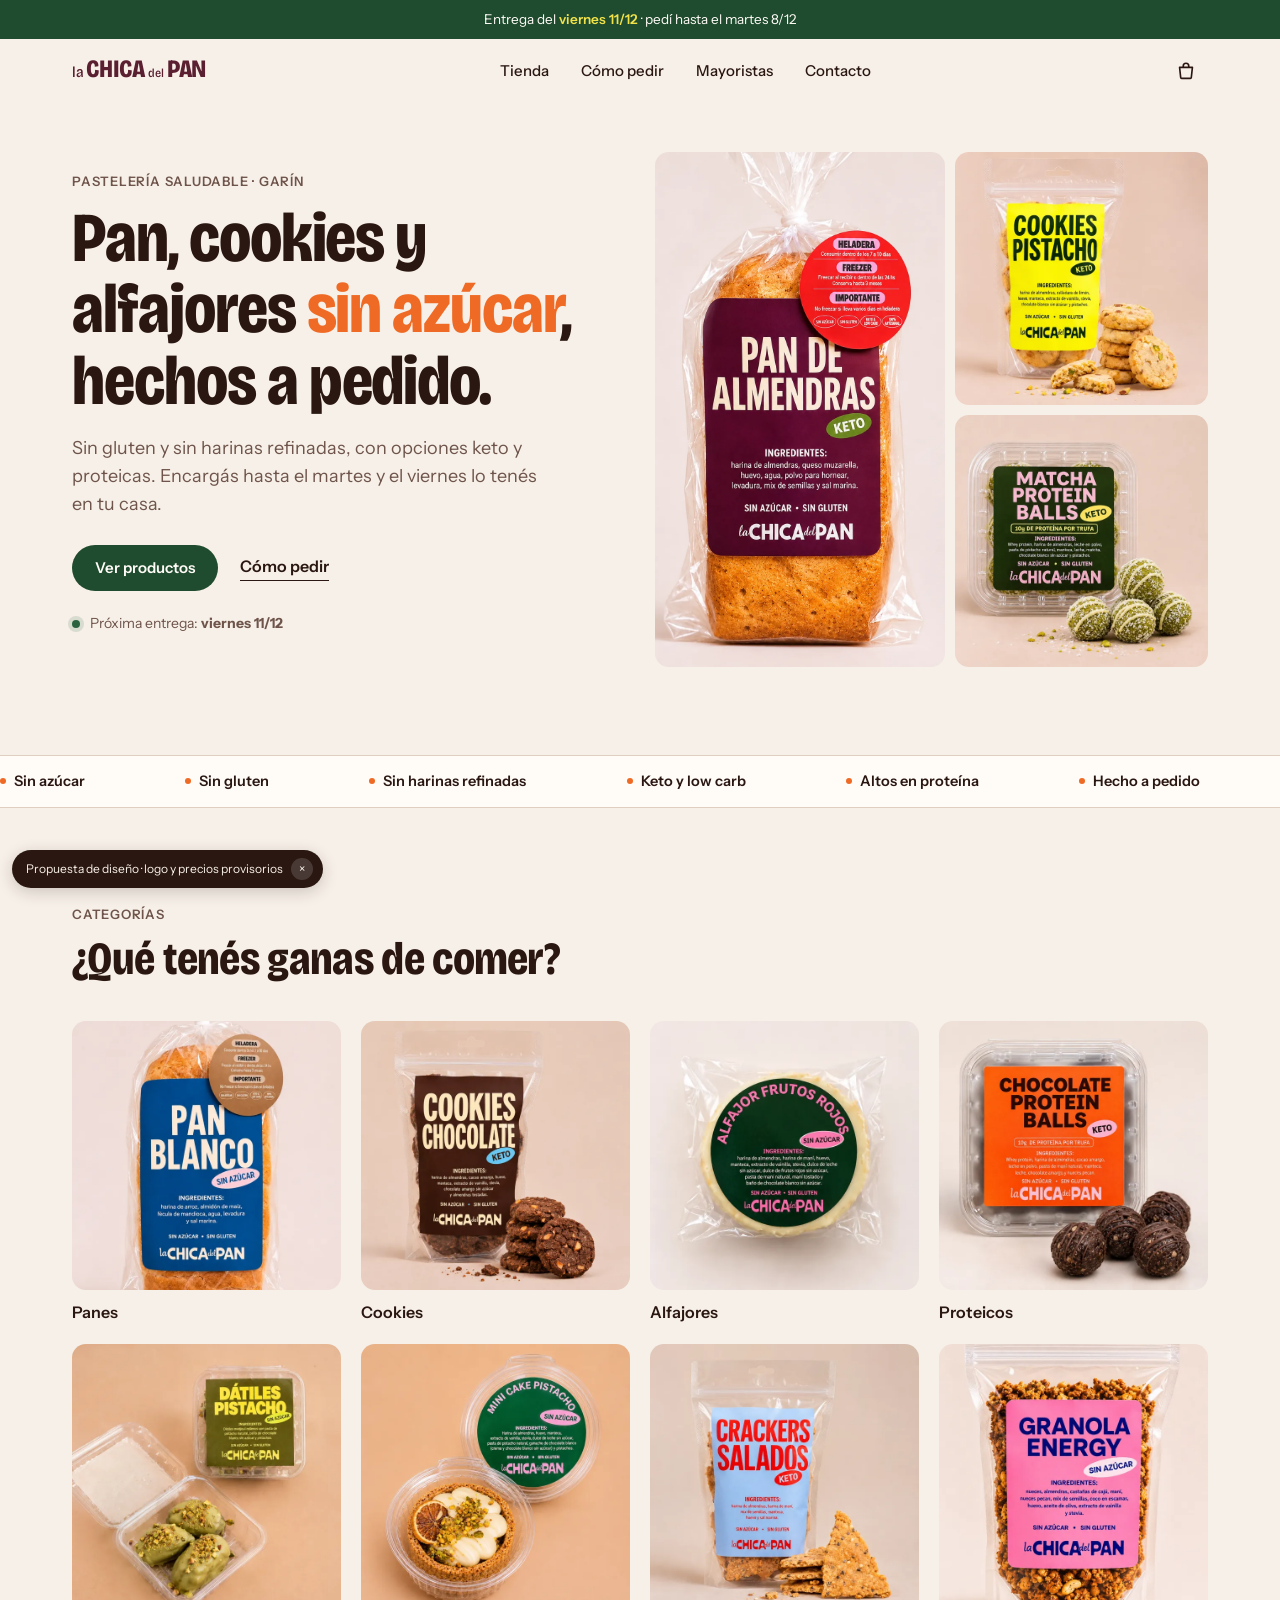
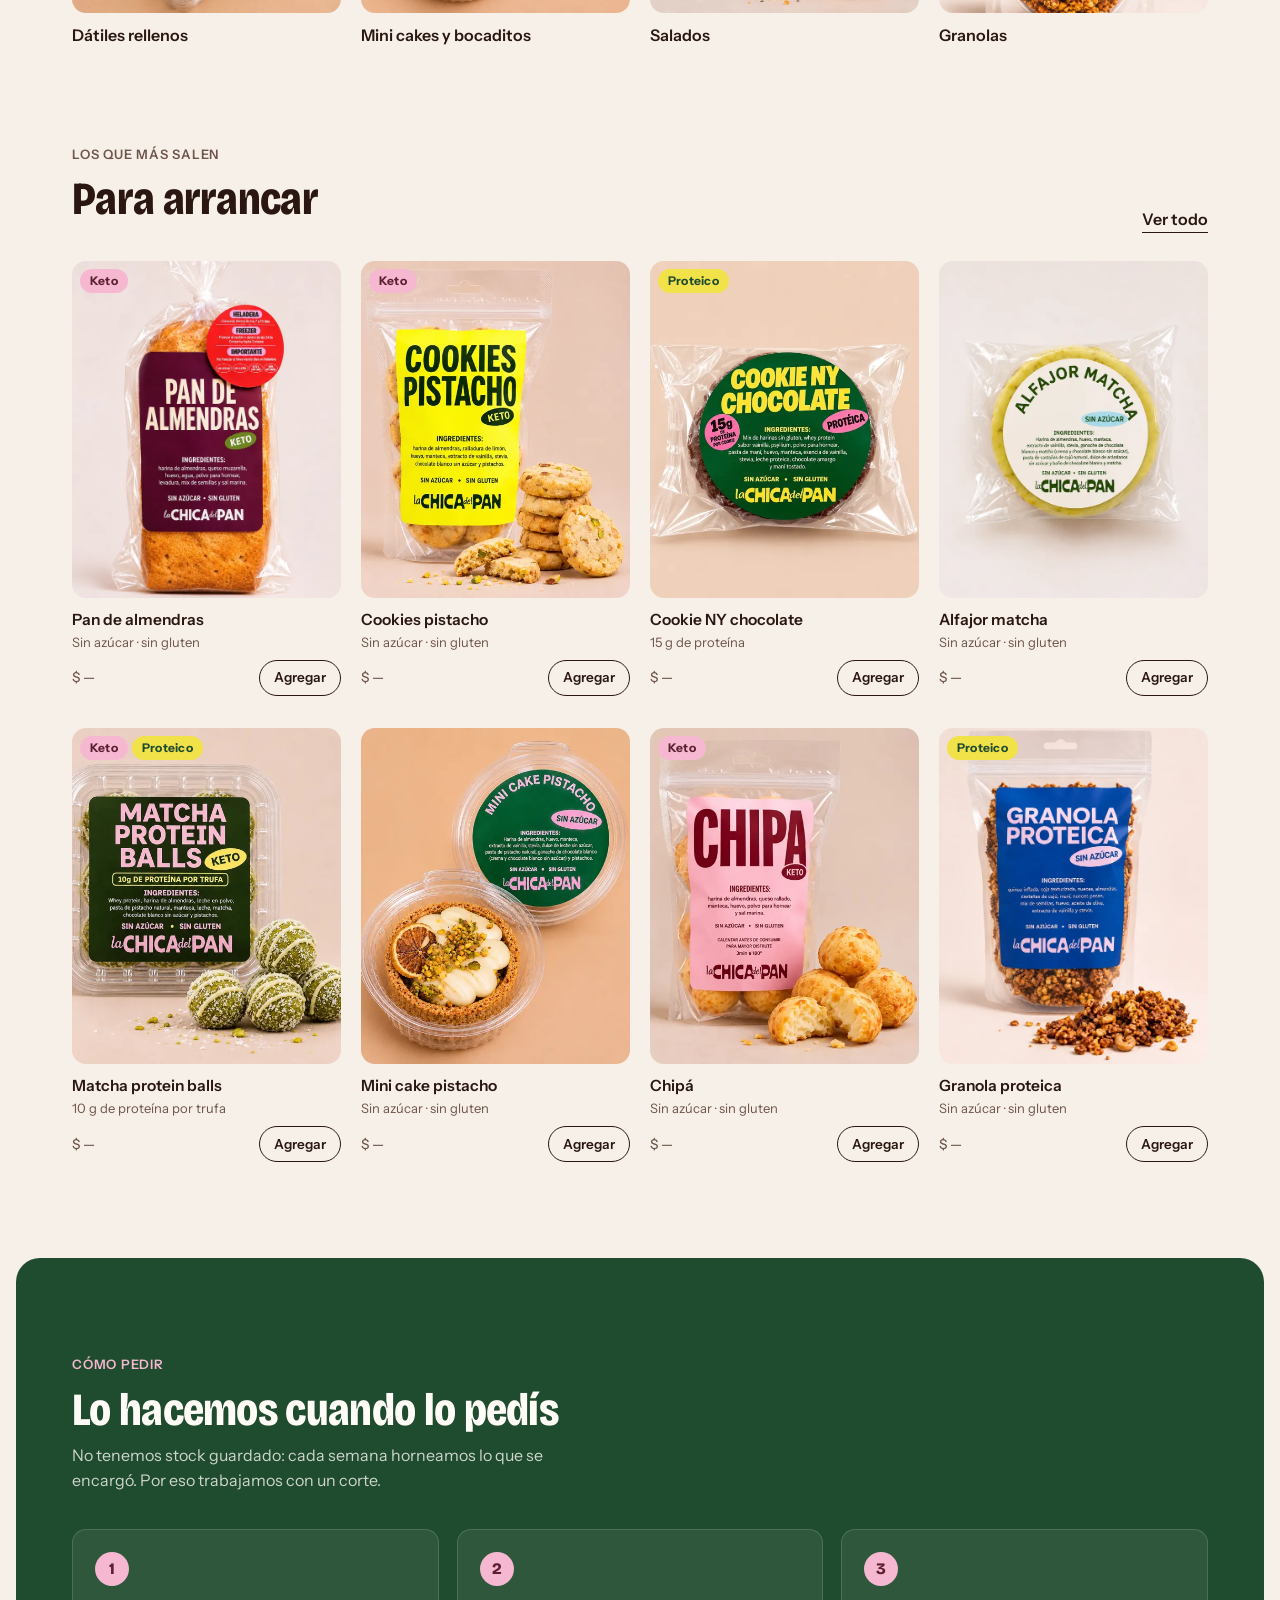
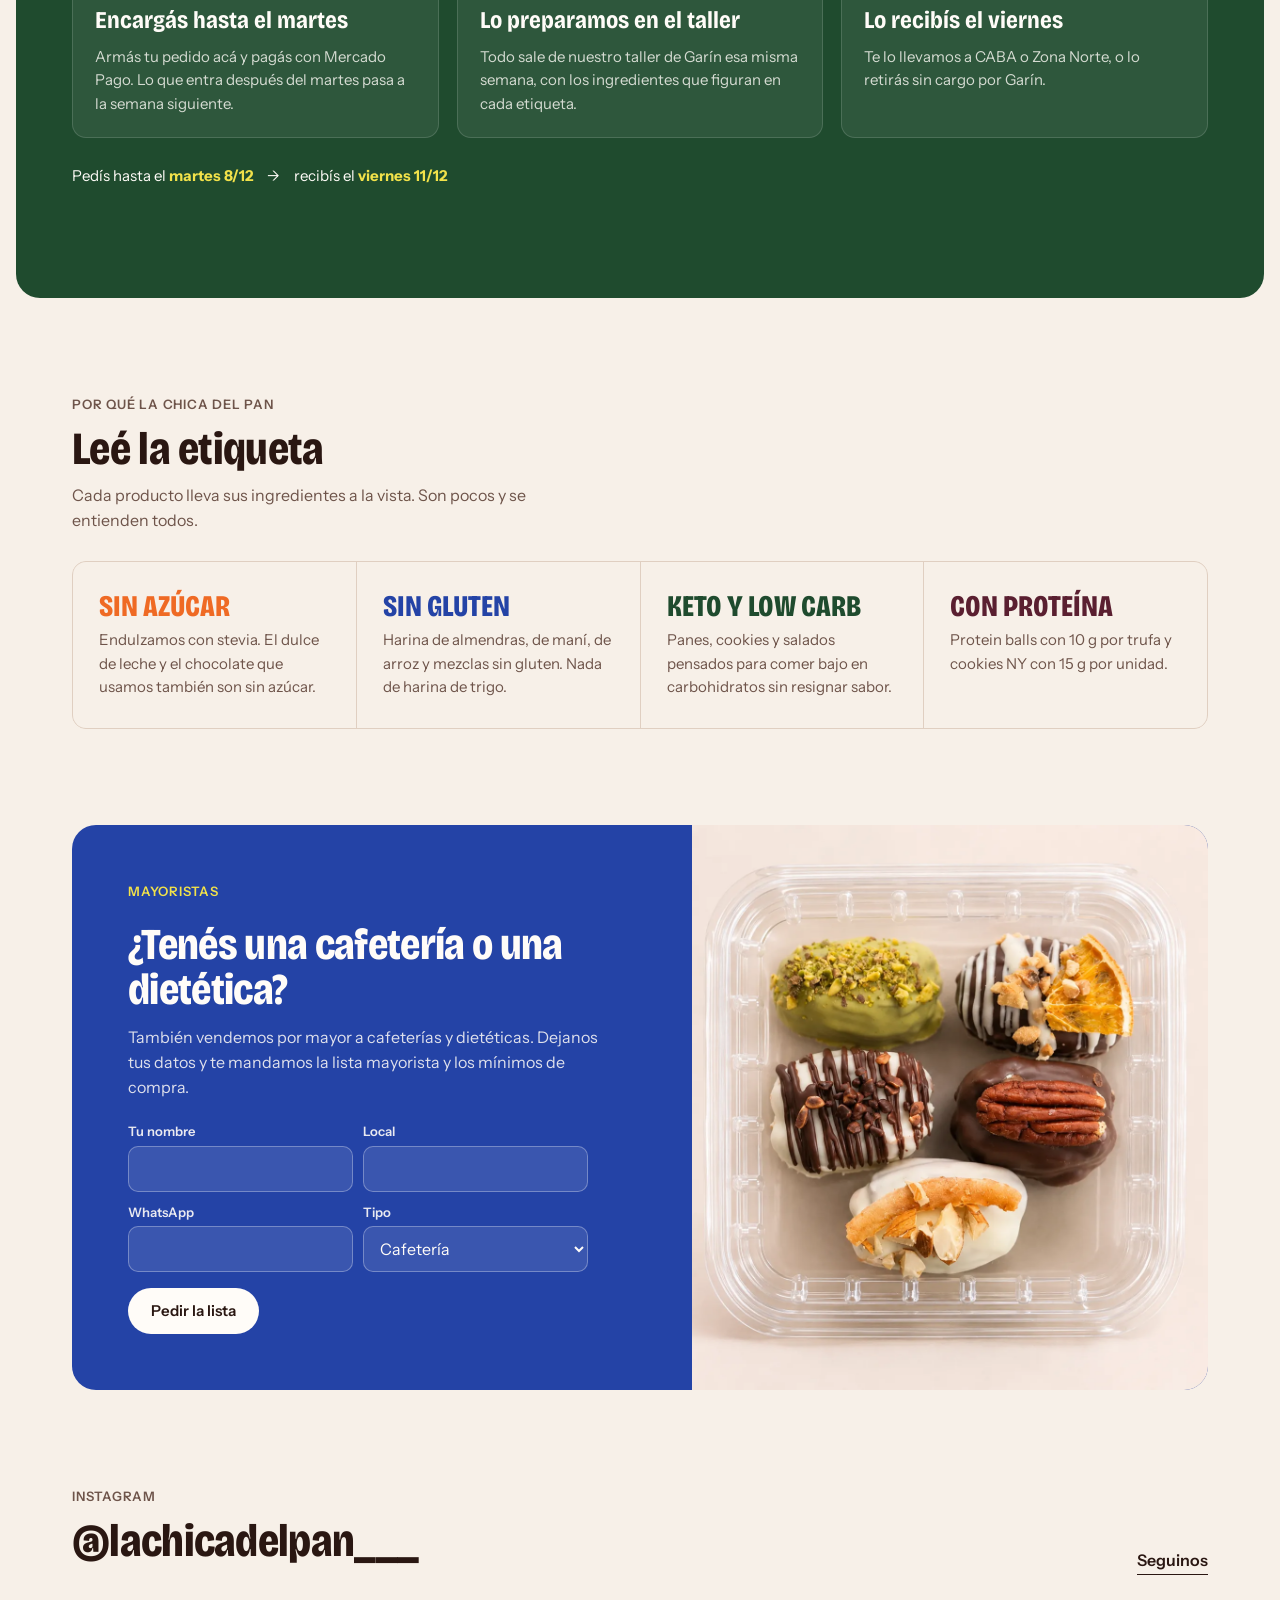
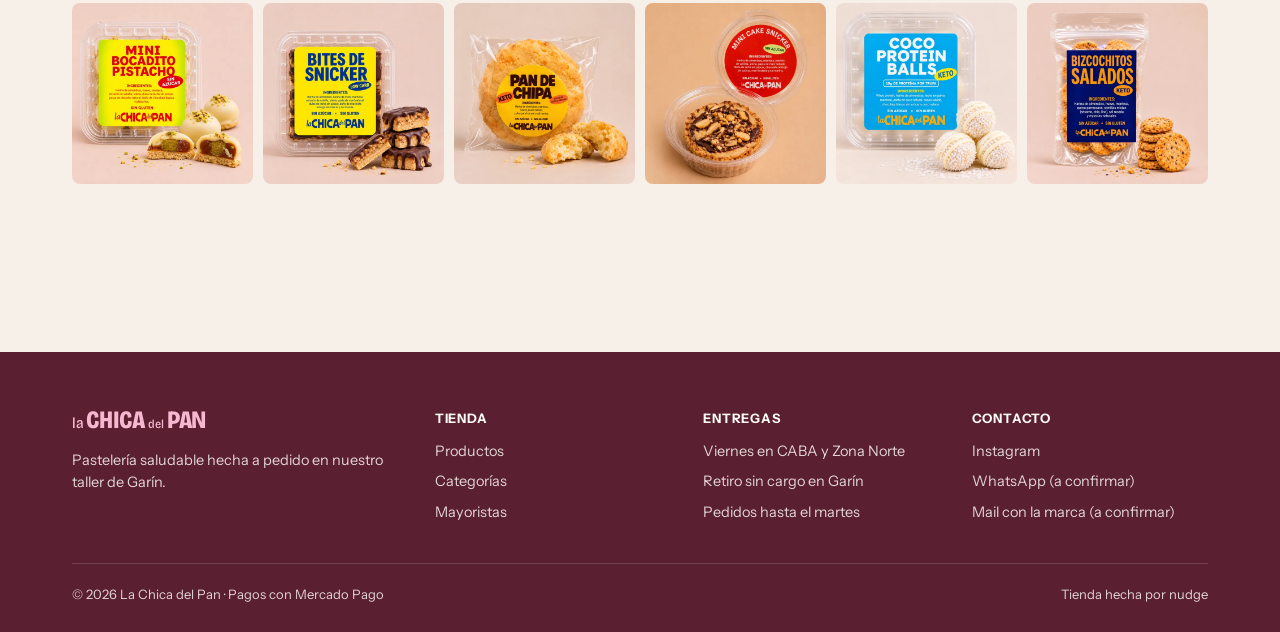
==== index.html @ 7ad3b1ed "Vista previa: propuesta visual v1 Co-Authored-By: Claude Opus 5.5 <noreply@anthropic.com> Claude-Ses" ====
<!doctype html>
<html lang="es-AR">
<head>
<meta charset="utf-8">
<meta name="viewport" content="width=device-width, initial-scale=1, viewport-fit=cover">
<title>La Chica del Pan · Pastelería saludable hecha a pedido</title>
<meta name="description" content="Panes, cookies, alfajores y bocaditos sin azúcar y sin gluten, hechos a pedido en Garín. Envíos los viernes a CABA y Zona Norte.">
<meta name="robots" content="noindex, nofollow">
<link rel="icon" href="data:image/svg+xml,%3Csvg xmlns=%27http://www.w3.org/2000/svg%27 viewBox=%270 0 64 64%27%3E%3Crect width=%2764%27 height=%2764%27 rx=%2714%27 fill=%27%235A1F30%27/%3E%3Ctext x=%2732%27 y=%2744%27 font-family=%27Arial%27 font-weight=%27900%27 font-size=%2730%27 text-anchor=%27middle%27 fill=%27%23F5B8D0%27%3ECP%3C/text%3E%3C/svg%3E">
<meta name="theme-color" content="#F7F0E8">
<link rel="preconnect" href="https://fonts.googleapis.com">
<link rel="preconnect" href="https://fonts.gstatic.com" crossorigin>
<link href="https://fonts.googleapis.com/css2?family=Bricolage+Grotesque:opsz,wdth,wght@12..96,75..100,400..800&family=Instrument+Sans:wght@400..700&display=swap" rel="stylesheet">
<link rel="stylesheet" href="assets/css/style.css">
<link rel="preload" as="image" href="assets/img/pan-de-almendras-1200.webp">
</head>
<body>

<div class="cutoff-bar">Entrega del <strong data-friday>viernes</strong> · pedí hasta el <span data-cutoff>martes</span></div>

<header class="site-header">
  <div class="wrap header-row">
    <button class="icon-btn menu-toggle" type="button" data-open="menu" aria-controls="menu" aria-expanded="false" aria-label="Abrir menú">
      <svg viewBox="0 0 24 24" fill="none" stroke="currentColor" stroke-width="1.8" stroke-linecap="round"><path d="M4 7h16M4 12h16M4 17h10"/></svg>
    </button>
    <a class="logo" href="index.html" aria-label="La Chica del Pan, inicio"><span class="sm">la</span><span class="big">CHICA</span><span class="sm del">del</span><span class="big">PAN</span></a>
    <nav class="nav-main" aria-label="Principal">
      <a href="#tienda">Tienda</a>
      <a href="#como-pedir">Cómo pedir</a>
      <a href="#mayoristas">Mayoristas</a>
      <a href="#contacto">Contacto</a>
    </nav>
    <div class="header-actions">
      <button class="icon-btn" type="button" data-open="cart" aria-controls="cart" aria-expanded="false" aria-label="Ver carrito">
        <svg viewBox="0 0 24 24" fill="none" stroke="currentColor" stroke-width="1.8" stroke-linejoin="round"><path d="M5 8h14l-1.2 11.1a1 1 0 0 1-1 .9H7.2a1 1 0 0 1-1-.9L5 8z"/><path d="M9 8V6.5a3 3 0 0 1 6 0V8"/></svg>
        <span class="cart-count" aria-live="polite">0</span>
      </button>
    </div>
  </div>
</header>

<div class="drawer-backdrop"></div>
<aside class="drawer drawer-left" id="menu" aria-label="Menú" aria-hidden="true" inert>
  <div class="drawer-head">
    <a class="logo" href="index.html"><span class="sm">la</span><span class="big">CHICA</span><span class="sm del">del</span><span class="big">PAN</span></a>
    <button class="icon-btn" type="button" data-close aria-label="Cerrar menú"><svg viewBox="0 0 24 24" fill="none" stroke="currentColor" stroke-width="1.8" stroke-linecap="round"><path d="M6 6l12 12M18 6L6 18"/></svg></button>
  </div>
  <nav class="mobile-nav" aria-label="Menú celular">
    <a href="#tienda">Tienda</a>
    <a href="#categorias">Categorías</a>
    <a href="#como-pedir">Cómo pedir</a>
    <a href="#mayoristas">Mayoristas</a>
    <a href="#contacto">Contacto</a>
  </nav>
  <div class="mobile-nav-foot">Hacemos todo a pedido en Garín. Entregas los viernes en CABA y Zona Norte.</div>
</aside>
<aside class="drawer drawer-right" id="cart" aria-label="Carrito" aria-hidden="true" inert>
  <div class="drawer-head">
    <h2 class="display">Tu pedido</h2>
    <button class="icon-btn" type="button" data-close aria-label="Cerrar carrito"><svg viewBox="0 0 24 24" fill="none" stroke="currentColor" stroke-width="1.8" stroke-linecap="round"><path d="M6 6l12 12M18 6L6 18"/></svg></button>
  </div>
  <p class="cart-empty">Todavía no agregaste nada.</p>
  <ul class="cart-items"></ul>
  <div class="cart-foot" hidden>
    <div class="cart-row"><span>Total</span><span class="cart-total-qty"></span></div>
    <button class="btn btn-primary" type="button" disabled title="En la demo de WooCommerce">Elegir entrega y pagar</button>
    <p>Entrega el <span data-friday>viernes</span> o retiro en Garín. Pagás con Mercado Pago.</p>
  </div>
</aside>

<main>
  <section class="hero">
    <div class="wrap hero-grid">
      <div>
        <p class="eyebrow">Pastelería saludable · Garín</p>
        <h1 class="display">Pan, cookies y alfajores <em>sin azúcar</em>, hechos a pedido.</h1>
        <p class="hero-lede">Sin gluten y sin harinas refinadas, con opciones keto y proteicas. Encargás hasta el martes y el viernes lo tenés en tu casa.</p>
        <div class="hero-ctas">
          <a class="btn btn-primary" href="#tienda">Ver productos</a>
          <a class="link-arrow" href="#como-pedir">Cómo pedir</a>
        </div>
        <p class="hero-note"><span class="dot"></span><span>Próxima entrega: <strong data-friday>viernes</strong></span></p>
      </div>
      <div class="hero-media">
        <figure><img src="assets/img/pan-de-almendras-1200.webp" alt="Pan de almendras keto en su bolsa con etiqueta bordó" width="1086" height="1448" fetchpriority="high"></figure>
        <figure><img src="assets/img/cookies-pistacho-640.webp" alt="Cookies de pistacho apiladas junto a su bolsa" width="640" height="640"></figure>
        <figure><img src="assets/img/matcha-protein-balls-640.webp" alt="Matcha protein balls fuera de su caja" width="640" height="640"></figure>
      </div>
    </div>
  </section>

  <div class="attrs" aria-label="Lo que no lleva">
    <ul class="wrap">
      <li>Sin azúcar</li><li>Sin gluten</li><li>Sin harinas refinadas</li><li>Keto y low carb</li><li>Altos en proteína</li><li>Hecho a pedido</li>
    </ul>
  </div>

  <section class="section" id="categorias">
    <div class="wrap">
      <div class="section-head">
        <div>
          <p class="eyebrow">Categorías</p>
          <h2 class="display section-title">¿Qué tenés ganas de comer?</h2>
        </div>
      </div>
      <div class="cat-grid">
        <a class="cat-card" href="#tienda"><figure><img src="assets/img/pan-blanco-640.webp" alt="" loading="lazy" width="640" height="853"></figure><span>Panes</span></a>
        <a class="cat-card" href="#tienda"><figure><img src="assets/img/cookies-chocolate-640.webp" alt="" loading="lazy" width="640" height="640"></figure><span>Cookies</span></a>
        <a class="cat-card" href="#tienda"><figure><img src="assets/img/alfajor-frutos-rojos-640.webp" alt="" loading="lazy" width="640" height="853"></figure><span>Alfajores</span></a>
        <a class="cat-card" href="#tienda"><figure><img src="assets/img/chocolate-protein-balls-640.webp" alt="" loading="lazy" width="640" height="640"></figure><span>Proteicos</span></a>
        <a class="cat-card" href="#tienda"><figure><img src="assets/img/datiles-pistacho-640.webp" alt="" loading="lazy" width="640" height="640"></figure><span>Dátiles rellenos</span></a>
        <a class="cat-card" href="#tienda"><figure><img src="assets/img/mini-cake-pistacho-640.webp" alt="" loading="lazy" width="640" height="640"></figure><span>Mini cakes y bocaditos</span></a>
        <a class="cat-card" href="#tienda"><figure><img src="assets/img/crackers-salados-640.webp" alt="" loading="lazy" width="640" height="640"></figure><span>Salados</span></a>
        <a class="cat-card" href="#tienda"><figure><img src="assets/img/granola-energy-640.webp" alt="" loading="lazy" width="640" height="853"></figure><span>Granolas</span></a>
      </div>
    </div>
  </section>

  <section class="section" id="tienda" style="padding-top:0">
    <div class="wrap">
      <div class="section-head">
        <div>
          <p class="eyebrow">Los que más salen</p>
          <h2 class="display section-title">Para arrancar</h2>
        </div>
        <a class="link-arrow" href="#tienda">Ver todo</a>
      </div>
      <div class="prod-grid" data-products="pan-de-almendras,cookies-pistacho,cookie-ny-chocolate,alfajor-matcha,matcha-protein-balls,mini-cake-pistacho,chipa,granola-proteica"></div>
    </div>
  </section>

  <section class="section how" id="como-pedir">
    <div class="wrap">
      <p class="eyebrow">Cómo pedir</p>
      <h2 class="display section-title">Lo hacemos cuando lo pedís</h2>
      <p class="section-lede">No tenemos stock guardado: cada semana horneamos lo que se encargó. Por eso trabajamos con un corte.</p>
      <ol class="steps">
        <li><h3>Encargás hasta el martes</h3><p>Armás tu pedido acá y pagás con Mercado Pago. Lo que entra después del martes pasa a la semana siguiente.</p></li>
        <li><h3>Lo preparamos en el taller</h3><p>Todo sale de nuestro taller de Garín esa misma semana, con los ingredientes que figuran en cada etiqueta.</p></li>
        <li><h3>Lo recibís el viernes</h3><p>Te lo llevamos a CABA o Zona Norte, o lo retirás sin cargo por Garín.</p></li>
      </ol>
      <p class="next-date"><span>Pedís hasta el <strong data-cutoff>martes</strong></span><span aria-hidden="true">→</span><span>recibís el <strong data-friday>viernes</strong></span></p>
    </div>
  </section>

  <section class="section">
    <div class="wrap">
      <div class="section-head">
        <div>
          <p class="eyebrow">Por qué La Chica del Pan</p>
          <h2 class="display section-title">Leé la etiqueta</h2>
          <p class="section-lede">Cada producto lleva sus ingredientes a la vista. Son pocos y se entienden todos.</p>
        </div>
      </div>
      <div class="benefits">
        <div class="benefit"><div class="label-type">Sin azúcar</div><p>Endulzamos con stevia. El dulce de leche y el chocolate que usamos también son sin azúcar.</p></div>
        <div class="benefit"><div class="label-type">Sin gluten</div><p>Harina de almendras, de maní, de arroz y mezclas sin gluten. Nada de harina de trigo.</p></div>
        <div class="benefit"><div class="label-type">Keto y low carb</div><p>Panes, cookies y salados pensados para comer bajo en carbohidratos sin resignar sabor.</p></div>
        <div class="benefit"><div class="label-type">Con proteína</div><p>Protein balls con 10 g por trufa y cookies NY con 15 g por unidad.</p></div>
      </div>
    </div>
  </section>

  <section class="section" id="mayoristas" style="padding-top:0">
    <div class="wrap">
      <div class="wholesale">
        <div class="wholesale-copy">
          <p class="eyebrow">Mayoristas</p>
          <h2 class="display">¿Tenés una cafetería o una dietética?</h2>
          <p>También vendemos por mayor a cafeterías y dietéticas. Dejanos tus datos y te mandamos la lista mayorista y los mínimos de compra.</p>
          <form class="ws-form" novalidate>
            <div class="two">
              <div class="field"><label for="ws-name">Tu nombre</label><input id="ws-name" name="nombre" autocomplete="name" required></div>
              <div class="field"><label for="ws-shop">Local</label><input id="ws-shop" name="local" required></div>
            </div>
            <div class="two">
              <div class="field"><label for="ws-phone">WhatsApp</label><input id="ws-phone" name="whatsapp" type="tel" inputmode="tel" autocomplete="tel" required></div>
              <div class="field"><label for="ws-type">Tipo</label><select id="ws-type" name="tipo"><option>Cafetería</option><option>Dietética</option><option>Otro</option></select></div>
            </div>
            <button class="btn btn-light" type="submit">Pedir la lista</button>
          </form>
          <p class="form-ok" role="status">Listo, te escribimos por WhatsApp con la lista. (En la propuesta el formulario no envía nada.)</p>
        </div>
        <div class="wholesale-media"><img src="assets/img/datiles-surtidos-1200.webp" alt="Caja de dátiles rellenos surtidos vista desde arriba" loading="lazy" width="1200" height="1200"></div>
      </div>
    </div>
  </section>

  <section class="section" style="padding-top:0">
    <div class="wrap">
      <div class="section-head">
        <div>
          <p class="eyebrow">Instagram</p>
          <h2 class="display section-title">@lachicadelpan___</h2>
        </div>
        <a class="link-arrow" href="https://www.instagram.com/lachicadelpan___/" target="_blank" rel="noopener">Seguinos</a>
      </div>
      <div class="ig-grid">
        <a href="https://www.instagram.com/lachicadelpan___/" target="_blank" rel="noopener" aria-label="Instagram"><img src="assets/img/mini-bocadito-pistacho-640.webp" alt="" loading="lazy" width="640" height="640"></a>
        <a href="https://www.instagram.com/lachicadelpan___/" target="_blank" rel="noopener" aria-label="Instagram"><img src="assets/img/bites-snicker-640.webp" alt="" loading="lazy" width="640" height="640"></a>
        <a href="https://www.instagram.com/lachicadelpan___/" target="_blank" rel="noopener" aria-label="Instagram"><img src="assets/img/pan-de-chipa-640.webp" alt="" loading="lazy" width="640" height="640"></a>
        <a href="https://www.instagram.com/lachicadelpan___/" target="_blank" rel="noopener" aria-label="Instagram"><img src="assets/img/mini-cake-snicker-640.webp" alt="" loading="lazy" width="640" height="640"></a>
        <a href="https://www.instagram.com/lachicadelpan___/" target="_blank" rel="noopener" aria-label="Instagram"><img src="assets/img/coco-protein-balls-640.webp" alt="" loading="lazy" width="640" height="640"></a>
        <a href="https://www.instagram.com/lachicadelpan___/" target="_blank" rel="noopener" aria-label="Instagram"><img src="assets/img/bizcochitos-salados-640.webp" alt="" loading="lazy" width="640" height="640"></a>
      </div>
    </div>
  </section>
</main>

<footer class="site-footer" id="contacto">
  <div class="wrap">
    <div class="foot-grid">
      <div>
        <a class="logo" href="index.html"><span class="sm">la</span><span class="big">CHICA</span><span class="sm del">del</span><span class="big">PAN</span></a>
        <p style="margin:14px 0 0;max-width:32ch">Pastelería saludable hecha a pedido en nuestro taller de Garín.</p>
      </div>
      <div>
        <h3>Tienda</h3>
        <ul><li><a href="#tienda">Productos</a></li><li><a href="#categorias">Categorías</a></li><li><a href="#mayoristas">Mayoristas</a></li></ul>
      </div>
      <div>
        <h3>Entregas</h3>
        <ul><li>Viernes en CABA y Zona Norte</li><li>Retiro sin cargo en Garín</li><li>Pedidos hasta el martes</li></ul>
      </div>
      <div>
        <h3>Contacto</h3>
        <ul><li><a href="https://www.instagram.com/lachicadelpan___/" target="_blank" rel="noopener">Instagram</a></li><li>WhatsApp (a confirmar)</li><li>Mail con la marca (a confirmar)</li></ul>
      </div>
    </div>
    <div class="foot-bottom"><span>© 2026 La Chica del Pan · Pagos con Mercado Pago</span><span>Tienda hecha por nudge</span></div>
  </div>
</footer>

<div class="proposal-pill" role="note"><span>Propuesta de diseño · logo y precios provisorios</span><button type="button" aria-label="Ocultar aviso">×</button></div>
<div class="toast" role="status" aria-live="polite"><span class="toast-msg"></span><button type="button">Ver pedido</button></div>

<script src="assets/js/data.js"></script>
<script src="assets/js/main.js"></script>
</body>
</html>
---- assets/css/style.css ----
/* La Chica del Pan · propuesta visual v1 (nudge, nov. 2026)
   Paleta tomada del packaging y del fondo de las fotos. Provisoria hasta tener el manual de marca. */
:root {
  --cream: #F7F0E8;
  --sand: #EEDFD2;
  --sand-2: #E6D2C2;
  --ink: #2A1712;
  --ink-2: #6E544A;
  --line: #E0CFC1;
  --green: #1F4B2E;
  --green-2: #2B6340;
  --pink: #F5B8D0;
  --yellow: #F2E24A;
  --blue: #2443A6;
  --orange: #EF6A24;
  --burgundy: #5A1F30;
  --lilac: #DCCBF2;
  --white: #FFFCF8;
  --radius: 14px;
  --display: "Bricolage Grotesque", "Arial Narrow", system-ui, sans-serif;
  --body: "Instrument Sans", system-ui, -apple-system, "Segoe UI", sans-serif;
  --wrap: 1200px;
}

*, *::before, *::after { box-sizing: border-box; }
html { -webkit-text-size-adjust: 100%; scroll-behavior: smooth; }
body {
  margin: 0;
  background: var(--cream);
  color: var(--ink);
  font: 400 16px/1.55 var(--body);
  -webkit-font-smoothing: antialiased;
}
img { display: block; max-width: 100%; height: auto; }
a { color: inherit; }
button { font: inherit; color: inherit; }
:focus-visible { outline: 2px solid var(--blue); outline-offset: 3px; border-radius: 6px; }
.wrap { width: 100%; max-width: var(--wrap); margin: 0 auto; padding: 0 16px; }
@media (min-width: 768px) { .wrap { padding: 0 32px; } }
.sr-only { position: absolute; width: 1px; height: 1px; overflow: hidden; clip: rect(0 0 0 0); white-space: nowrap; }

/* Tipografía */
.display {
  font-family: var(--display);
  font-variation-settings: "wdth" 82;
  font-weight: 750;
  letter-spacing: -0.015em;
  line-height: 1.02;
}
.label-type {
  font-family: var(--display);
  font-variation-settings: "wdth" 75;
  font-weight: 800;
  text-transform: uppercase;
  letter-spacing: 0;
  line-height: .95;
}
.eyebrow {
  font-size: 13px;
  font-weight: 600;
  letter-spacing: .06em;
  text-transform: uppercase;
  color: var(--ink-2);
  margin: 0 0 12px;
}
h2.section-title { font-size: clamp(30px, 6vw, 46px); margin: 0 0 10px; }
.section-lede { color: var(--ink-2); max-width: 46ch; margin: 0; }
.section { padding: 64px 0; }
@media (min-width: 1024px) { .section { padding: 96px 0; } }
.section-head { display: flex; flex-wrap: wrap; align-items: end; justify-content: space-between; gap: 16px; margin-bottom: 28px; }

/* Botones (proporcionados: 44-48 px) */
.btn {
  display: inline-flex; align-items: center; justify-content: center; gap: 8px;
  min-height: 46px; padding: 0 22px;
  border-radius: 999px; border: 1.5px solid transparent;
  font-weight: 600; font-size: 15px; text-decoration: none; cursor: pointer;
  transition: background .15s, color .15s, border-color .15s, transform .1s;
}
.btn:active { transform: translateY(1px); }
.btn-primary { background: var(--green); color: var(--white); }
.btn-primary:hover { background: var(--green-2); }
.btn-ghost { border-color: var(--ink); color: var(--ink); background: transparent; }
.btn-ghost:hover { background: var(--ink); color: var(--cream); }
.btn-light { background: var(--white); color: var(--ink); }
.btn-light:hover { background: var(--pink); }
.link-arrow { font-weight: 600; text-decoration: none; border-bottom: 1.5px solid currentColor; padding-bottom: 1px; }
.link-arrow:hover { color: var(--green); }

/* Etiquetas tipo sticker */
.tag {
  display: inline-flex; align-items: center;
  height: 24px; padding: 0 10px; border-radius: 999px;
  font-size: 12px; font-weight: 700; letter-spacing: .02em; white-space: nowrap;
}
.tag-keto { background: var(--pink); color: var(--burgundy); }
.tag-lowcarb { background: var(--lilac); color: #3B2479; }
.tag-proteico { background: var(--yellow); color: var(--green); }
.tag-base { background: transparent; color: var(--ink-2); border: 1px solid var(--line); }

/* Barra de corte */
.cutoff-bar { background: var(--green); color: var(--white); font-size: 13.5px; text-align: center; padding: 9px 16px; }
.cutoff-bar strong { color: var(--yellow); font-weight: 600; }

/* Encabezado */
.site-header { position: sticky; top: 0; z-index: 40; background: rgba(247, 240, 232, .94); backdrop-filter: blur(8px); -webkit-backdrop-filter: blur(8px); border-bottom: 1px solid transparent; transition: border-color .2s; }
.site-header.is-scrolled { border-bottom-color: var(--line); }
.header-row { display: flex; align-items: center; justify-content: space-between; height: 64px; gap: 16px; }
.logo { display: inline-flex; align-items: baseline; gap: 2px; text-decoration: none; color: var(--burgundy); position: relative; }
.logo .sm { font-family: var(--display); font-weight: 500; font-size: 15px; font-variation-settings: "wdth" 90; }
.logo .big { font-family: var(--display); font-weight: 800; font-size: 25px; font-variation-settings: "wdth" 80; letter-spacing: -0.01em; line-height: 1; }
.logo .sm.del { font-size: 12px; margin: 0 1px; }
.nav-main { display: none; }
.nav-main a { text-decoration: none; font-weight: 500; font-size: 15px; padding: 8px 2px; }
.nav-main a:hover, .nav-main a[aria-current="page"] { box-shadow: inset 0 -2px 0 var(--ink); }
.header-actions { display: flex; align-items: center; gap: 4px; }
.icon-btn { width: 44px; height: 44px; border: 0; background: transparent; border-radius: 999px; display: inline-grid; place-items: center; cursor: pointer; position: relative; }
.icon-btn:hover { background: var(--sand); }
.icon-btn svg { width: 22px; height: 22px; }
.cart-count { position: absolute; top: 5px; right: 3px; min-width: 18px; height: 18px; padding: 0 5px; border-radius: 999px; background: var(--orange); color: var(--white); font-size: 11px; font-weight: 700; display: grid; place-items: center; transform: scale(0); transition: transform .2s; }
.cart-count.has-items { transform: scale(1); }
.cart-count.bump { animation: bump .35s; }
@keyframes bump { 50% { transform: scale(1.35); } }
@media (min-width: 900px) {
  .nav-main { display: flex; gap: 28px; }
  .menu-toggle { display: none; }
}

/* Menú celular */
.drawer-backdrop { position: fixed; inset: 0; background: rgba(42, 23, 18, .35); opacity: 0; pointer-events: none; transition: opacity .2s; z-index: 50; }
.drawer-backdrop.open { opacity: 1; pointer-events: auto; }
.drawer { position: fixed; top: 0; bottom: 0; width: min(88vw, 380px); background: var(--cream); z-index: 60; transition: transform .25s ease; display: flex; flex-direction: column; }
.drawer-left { left: 0; transform: translateX(-102%); }
.drawer-right { right: 0; transform: translateX(102%); }
.drawer.open { transform: none; }
.drawer-head { display: flex; align-items: center; justify-content: space-between; padding: 10px 12px 10px 20px; border-bottom: 1px solid var(--line); min-height: 64px; }
.drawer-head h2 { font-size: 22px; margin: 0; }
.mobile-nav { padding: 12px 20px; display: flex; flex-direction: column; }
.mobile-nav a { text-decoration: none; font-family: var(--display); font-weight: 700; font-variation-settings: "wdth" 85; font-size: 26px; padding: 12px 0; border-bottom: 1px solid var(--line); }
.mobile-nav-foot { margin-top: auto; padding: 20px; font-size: 14px; color: var(--ink-2); }

/* Carrito */
.cart-items { list-style: none; margin: 0; padding: 8px 20px; overflow-y: auto; flex: 1; }
.cart-item { display: grid; grid-template-columns: 64px 1fr auto; gap: 12px; align-items: center; padding: 12px 0; border-bottom: 1px solid var(--line); }
.cart-item img { width: 64px; height: 64px; object-fit: cover; border-radius: 10px; background: var(--sand); }
.cart-item h3 { font-size: 15px; margin: 0 0 2px; font-weight: 600; }
.cart-item p { margin: 0; font-size: 13px; color: var(--ink-2); }
.cart-empty { padding: 32px 20px; color: var(--ink-2); }
.cart-foot { padding: 16px 20px 24px; border-top: 1px solid var(--line); }
.cart-foot .btn { width: 100%; }
.cart-foot p { font-size: 13px; color: var(--ink-2); margin: 10px 0 0; }
.cart-row { display: flex; justify-content: space-between; margin-bottom: 12px; font-weight: 600; }

/* Hero */
.hero { padding: 28px 0 56px; }
.hero-grid { display: grid; gap: 28px; }
.hero h1 { font-size: clamp(40px, 10.5vw, 70px); margin: 0 0 18px; }
.hero h1 em { font-style: normal; color: var(--orange); }
.hero-lede { font-size: 17px; color: var(--ink-2); max-width: 40ch; margin: 0 0 26px; }
.hero-ctas { display: flex; flex-wrap: wrap; align-items: center; gap: 12px 22px; }
.hero-media { display: grid; grid-template-columns: 1.15fr 1fr; gap: 10px; }
.hero-media figure { margin: 0; border-radius: var(--radius); overflow: hidden; background: var(--sand); }
.hero-media figure:first-child { grid-row: span 2; }
.hero-media img { width: 100%; height: 100%; object-fit: cover; }
.hero-note { display: flex; align-items: center; gap: 10px; margin-top: 22px; font-size: 14px; color: var(--ink-2); }
.dot { width: 8px; height: 8px; border-radius: 50%; background: var(--green-2); flex: none; box-shadow: 0 0 0 4px rgba(43, 99, 64, .15); }
@media (min-width: 900px) {
  .hero { padding: 48px 0 88px; }
  .hero-grid { grid-template-columns: 1fr 1.05fr; align-items: center; gap: 56px; }
  .hero-lede { font-size: 18px; }
}

/* Franja de atributos */
.attrs { border-top: 1px solid var(--line); border-bottom: 1px solid var(--line); background: var(--white); }
.attrs ul { list-style: none; margin: 0; padding: 14px 0; display: flex; gap: 10px 26px; overflow-x: auto; scrollbar-width: none; }
.attrs ul::-webkit-scrollbar { display: none; }
.attrs li { white-space: nowrap; font-weight: 600; font-size: 14.5px; display: flex; align-items: center; gap: 8px; }
.attrs li::before { content: ""; width: 6px; height: 6px; border-radius: 50%; background: var(--orange); }
@media (min-width: 900px) { .attrs ul { justify-content: space-between; } }

/* Categorías */
.cat-grid { display: grid; grid-template-columns: repeat(2, 1fr); gap: 12px; }
.cat-card { text-decoration: none; display: block; }
.cat-card figure { margin: 0; aspect-ratio: 1; border-radius: var(--radius); overflow: hidden; background: var(--sand); }
.cat-card img { width: 100%; height: 100%; object-fit: cover; transition: transform .4s ease; }
.cat-card:hover img { transform: scale(1.04); }
.cat-card span { display: flex; justify-content: space-between; align-items: baseline; margin-top: 10px; font-weight: 600; }
.cat-card small { color: var(--ink-2); font-weight: 400; font-size: 13px; }
@media (min-width: 768px) { .cat-grid { grid-template-columns: repeat(4, 1fr); gap: 20px; } }

/* Tarjeta de producto */
.prod-grid { display: grid; grid-template-columns: repeat(2, 1fr); gap: 22px 12px; }
@media (min-width: 768px) { .prod-grid { grid-template-columns: repeat(3, 1fr); gap: 32px 20px; } }
@media (min-width: 1100px) { .prod-grid { grid-template-columns: repeat(4, 1fr); } }
.prod-card { position: relative; display: flex; flex-direction: column; }
.prod-card .media { position: relative; display: block; aspect-ratio: 4 / 5; border-radius: var(--radius); overflow: hidden; background: var(--sand); }
.prod-card .media img { width: 100%; height: 100%; object-fit: cover; transition: transform .4s ease; }
.prod-card:hover .media img { transform: scale(1.03); }
.prod-card .tags { position: absolute; left: 8px; top: 8px; display: flex; flex-wrap: wrap; gap: 4px; }
.prod-card h3 { font-size: 15.5px; font-weight: 600; margin: 12px 0 2px; line-height: 1.3; }
.prod-card h3 a { text-decoration: none; }
.prod-card h3 a::after { content: ""; position: absolute; inset: 0; } /* toda la tarjeta clickeable */
.prod-card .meta { font-size: 13px; color: var(--ink-2); margin: 0; }
.prod-card .row { display: flex; align-items: center; justify-content: space-between; margin-top: 8px; gap: 8px; }
.price { font-weight: 700; font-size: 15px; }
.price.tbd { color: var(--ink-2); font-weight: 500; font-size: 13.5px; }
.quick-add { position: relative; z-index: 2; height: 36px; padding: 0 14px; border-radius: 999px; border: 1.5px solid var(--ink); background: transparent; font-size: 13.5px; font-weight: 600; cursor: pointer; transition: background .15s, color .15s; }
.quick-add:hover { background: var(--ink); color: var(--cream); }
.quick-add.added { background: var(--green); border-color: var(--green); color: var(--white); }

/* Cómo funciona */
.how { background: var(--green); color: var(--white); border-radius: 24px; margin: 0 8px; }
@media (min-width: 768px) { .how { margin: 0 16px; } }
.how .eyebrow { color: var(--pink); }
.how .section-lede { color: rgba(255, 252, 248, .78); }
.steps { list-style: none; padding: 0; margin: 36px 0 0; display: grid; gap: 14px; counter-reset: s; }
.steps li { background: rgba(255, 255, 255, .07); border: 1px solid rgba(255, 255, 255, .14); border-radius: var(--radius); padding: 22px; counter-increment: s; }
.steps li::before { content: counter(s); display: grid; place-items: center; width: 34px; height: 34px; border-radius: 50%; background: var(--pink); color: var(--burgundy); font-weight: 800; font-family: var(--display); margin-bottom: 16px; }
.steps h3 { font-family: var(--display); font-variation-settings: "wdth" 85; font-size: 24px; font-weight: 700; margin: 0 0 6px; }
.steps p { margin: 0; color: rgba(255, 252, 248, .8); font-size: 15px; }
.next-date { margin-top: 26px; display: flex; flex-wrap: wrap; gap: 8px 14px; align-items: center; font-size: 15px; }
.next-date strong { color: var(--yellow); }
@media (min-width: 900px) { .steps { grid-template-columns: repeat(3, 1fr); gap: 18px; } }

/* Beneficios */
.benefits { display: grid; gap: 1px; background: var(--line); border: 1px solid var(--line); border-radius: var(--radius); overflow: hidden; }
.benefit { background: var(--cream); padding: 24px 20px; }
.benefit .label-type { font-size: 30px; margin-bottom: 8px; }
.benefit p { margin: 0; color: var(--ink-2); font-size: 15px; }
.benefit:nth-child(1) .label-type { color: var(--orange); }
.benefit:nth-child(2) .label-type { color: var(--blue); }
.benefit:nth-child(3) .label-type { color: var(--green); }
.benefit:nth-child(4) .label-type { color: var(--burgundy); }
@media (min-width: 768px) { .benefits { grid-template-columns: repeat(2, 1fr); } }
@media (min-width: 1100px) { .benefits { grid-template-columns: repeat(4, 1fr); } .benefit { padding: 30px 26px; } }

/* Mayoristas */
.wholesale { background: var(--blue); color: var(--white); border-radius: 24px; overflow: hidden; display: grid; }
.wholesale-copy { padding: 36px 22px; }
.wholesale .eyebrow { color: var(--yellow); }
.wholesale h2 { font-size: clamp(30px, 6vw, 44px); margin: 0 0 12px; }
.wholesale p { color: rgba(255, 252, 248, .85); margin: 0 0 22px; max-width: 44ch; }
.wholesale-media { min-height: 240px; background: var(--sand); }
.wholesale-media img { width: 100%; height: 100%; object-fit: cover; }
.ws-form { display: grid; gap: 10px; max-width: 460px; }
.ws-form .two { display: grid; grid-template-columns: 1fr 1fr; gap: 10px; }
.field label { display: block; font-size: 13px; font-weight: 600; margin-bottom: 4px; color: rgba(255, 252, 248, .9); }
.field input, .field select { width: 100%; height: 46px; border-radius: 10px; border: 1px solid rgba(255, 255, 255, .3); background: rgba(255, 255, 255, .1); color: var(--white); padding: 0 12px; font: inherit; font-size: 16px; }
.field select option { color: var(--ink); }
.field input::placeholder { color: rgba(255, 252, 248, .55); }
.field input:focus, .field select:focus { outline: none; border-color: var(--yellow); background: rgba(255, 255, 255, .16); }
.field input[aria-invalid="true"] { border-color: var(--pink); }
.ws-form .btn { justify-self: start; margin-top: 6px; }
.form-ok { display: none; background: rgba(255, 255, 255, .12); border-radius: 12px; padding: 16px; font-weight: 500; }
.form-ok.show { display: block; }
@media (min-width: 900px) {
  .wholesale { grid-template-columns: 1.2fr 1fr; }
  .wholesale-copy { padding: 56px 56px; }
}

/* Instagram */
.ig-grid { display: grid; grid-template-columns: repeat(3, 1fr); gap: 6px; }
.ig-grid a { display: block; aspect-ratio: 1; overflow: hidden; border-radius: 8px; background: var(--sand); }
.ig-grid img { width: 100%; height: 100%; object-fit: cover; transition: opacity .2s; }
.ig-grid a:hover img { opacity: .85; }
@media (min-width: 768px) { .ig-grid { grid-template-columns: repeat(6, 1fr); gap: 10px; } }

/* Pie */
.site-footer { background: var(--burgundy); color: rgba(255, 252, 248, .82); margin-top: 72px; padding: 56px 0 28px; font-size: 14.5px; }
.site-footer .logo { color: var(--pink); }
.foot-grid { display: grid; gap: 32px; }
.site-footer h3 { color: var(--white); font-size: 13px; letter-spacing: .06em; text-transform: uppercase; margin: 0 0 12px; }
.site-footer ul { list-style: none; margin: 0; padding: 0; display: grid; gap: 8px; }
.site-footer a { text-decoration: none; }
.site-footer a:hover { color: var(--pink); }
.foot-bottom { border-top: 1px solid rgba(255, 255, 255, .14); margin-top: 40px; padding-top: 20px; display: flex; flex-wrap: wrap; gap: 8px 20px; justify-content: space-between; font-size: 13px; }
@media (min-width: 768px) { .foot-grid { grid-template-columns: 1.4fr 1fr 1fr 1fr; } }

/* Aviso de propuesta */
.proposal-pill { position: fixed; left: 12px; bottom: 12px; z-index: 30; background: var(--ink); color: var(--cream); font-size: 12px; padding: 8px 10px 8px 14px; border-radius: 999px; display: flex; align-items: center; gap: 8px; box-shadow: 0 4px 16px rgba(42, 23, 18, .2); max-width: calc(100vw - 24px); }
.proposal-pill button { border: 0; background: rgba(255, 255, 255, .15); color: inherit; width: 22px; height: 22px; border-radius: 50%; cursor: pointer; line-height: 1; flex: none; }
.proposal-pill.hide { display: none; }

/* Toast */
.toast { position: fixed; left: 50%; bottom: 20px; transform: translate(-50%, calc(100% + 40px)); visibility: hidden; background: var(--ink); color: var(--cream); padding: 12px 16px; border-radius: 12px; font-size: 14px; z-index: 70; display: flex; gap: 14px; align-items: center; transition: transform .25s, visibility .25s; max-width: calc(100vw - 32px); }
.toast.show { transform: translate(-50%, 0); visibility: visible; }
.toast button { border: 0; background: transparent; color: var(--pink); font-weight: 700; cursor: pointer; padding: 4px; white-space: nowrap; }

/* ===== Ficha de producto ===== */
.crumbs { font-size: 13.5px; color: var(--ink-2); padding: 14px 0 0; }
.crumbs a { text-decoration: none; }
.crumbs a:hover { text-decoration: underline; }
.pdp { display: grid; gap: 24px; padding: 16px 0 48px; }
@media (min-width: 900px) { .pdp { grid-template-columns: 1.1fr 1fr; gap: 56px; padding: 28px 0 80px; align-items: start; } }
.gallery { position: relative; }
@media (min-width: 900px) { .gallery { position: sticky; top: 88px; } }
.gallery-main { display: flex; overflow-x: auto; scroll-snap-type: x mandatory; scrollbar-width: none; border-radius: var(--radius); background: var(--sand); margin: 0 -16px; border-radius: 0; }
.gallery-main::-webkit-scrollbar { display: none; }
.gallery-main figure { flex: 0 0 100%; scroll-snap-align: center; margin: 0; aspect-ratio: 4 / 5; }
.gallery-main img { width: 100%; height: 100%; object-fit: cover; }
@media (min-width: 768px) { .gallery-main { margin: 0; border-radius: var(--radius); } }
.gallery-dots { display: flex; justify-content: center; gap: 6px; margin-top: 12px; }
.gallery-dots span { width: 7px; height: 7px; border-radius: 50%; background: var(--sand-2); transition: background .2s, width .2s; }
.gallery-dots span.on { background: var(--ink); width: 18px; border-radius: 4px; }
.thumbs { display: none; gap: 10px; margin-top: 12px; }
.thumbs button { width: 76px; height: 76px; padding: 0; border-radius: 10px; overflow: hidden; border: 2px solid transparent; background: var(--sand); cursor: pointer; }
.thumbs button[aria-current="true"] { border-color: var(--ink); }
.thumbs img { width: 100%; height: 100%; object-fit: cover; }
@media (min-width: 768px) { .thumbs { display: flex; } .gallery-dots { display: none; } }

.pdp-info .tags { display: flex; flex-wrap: wrap; gap: 6px; margin-bottom: 14px; }
.pdp-info h1 { font-size: clamp(40px, 9vw, 64px); margin: 0 0 8px; }
.pdp-sub { color: var(--ink-2); margin: 0 0 18px; font-size: 16.5px; }
.pdp-price { display: flex; align-items: baseline; gap: 12px; margin-bottom: 4px; }
.pdp-price .amount { font-size: 26px; font-weight: 700; }
.pdp-price small { color: var(--ink-2); font-size: 14px; }
.pdp-pres { font-size: 14.5px; color: var(--ink-2); margin: 0 0 24px; }
.pdp-pres strong { color: var(--ink); font-weight: 600; }
.buy-row { display: flex; gap: 10px; align-items: stretch; }
.qty { display: inline-flex; align-items: center; border: 1.5px solid var(--ink); border-radius: 999px; height: 48px; }
.qty button { width: 44px; height: 100%; border: 0; background: transparent; font-size: 20px; cursor: pointer; border-radius: 999px; }
.qty button:disabled { opacity: .3; cursor: default; }
.qty output { min-width: 28px; text-align: center; font-weight: 700; }
.buy-row .btn { height: 48px; flex: 1; }
@media (min-width: 900px) { .buy-row .btn { flex: 0 0 auto; padding: 0 32px; } }
.pay-note { display: flex; align-items: center; gap: 8px; font-size: 13.5px; color: var(--ink-2); margin: 12px 0 0; }
.pay-note svg { width: 18px; height: 18px; flex: none; }

.delivery { margin-top: 26px; border: 1px solid var(--line); border-radius: var(--radius); background: var(--white); }
.delivery-head { padding: 16px 18px; border-bottom: 1px solid var(--line); display: flex; gap: 12px; align-items: flex-start; }
.delivery-head svg { width: 22px; height: 22px; flex: none; margin-top: 2px; color: var(--green); }
.delivery-head p { margin: 0; font-size: 15px; }
.delivery-head strong { font-weight: 700; }
.delivery-opts { display: grid; }
.delivery-opts div { padding: 13px 18px; display: flex; justify-content: space-between; gap: 12px; font-size: 14.5px; }
.delivery-opts div + div { border-top: 1px solid var(--line); }
.delivery-opts span:last-child { color: var(--ink-2); text-align: right; }

.acc { margin-top: 26px; border-top: 1px solid var(--line); }
.acc details { border-bottom: 1px solid var(--line); }
.acc summary { list-style: none; cursor: pointer; padding: 16px 0; font-weight: 600; display: flex; justify-content: space-between; align-items: center; }
.acc summary::-webkit-details-marker { display: none; }
.acc summary::after { content: "+"; font-size: 22px; font-weight: 400; transition: transform .2s; }
.acc details[open] summary::after { transform: rotate(45deg); }
.acc .acc-body { padding: 0 0 18px; color: var(--ink-2); font-size: 15px; }
.acc .acc-body p { margin: 0 0 10px; }
.acc dl { display: grid; grid-template-columns: auto 1fr; gap: 6px 14px; margin: 0; }
.acc dt { font-weight: 600; color: var(--ink); }
.acc dd { margin: 0; }

/* Barra fija de compra en celular */
.sticky-buy { position: fixed; left: 0; right: 0; bottom: 0; z-index: 35; background: var(--white); border-top: 1px solid var(--line); padding: 10px 16px calc(10px + env(safe-area-inset-bottom)); display: flex; align-items: center; gap: 12px; transform: translateY(110%); transition: transform .25s; }
.sticky-buy.show { transform: none; }
.sticky-buy .name { flex: 1; min-width: 0; font-size: 14px; font-weight: 600; white-space: nowrap; overflow: hidden; text-overflow: ellipsis; }
.sticky-buy .name small { display: block; font-weight: 400; color: var(--ink-2); }
.sticky-buy .btn { min-height: 44px; padding: 0 18px; }
@media (min-width: 900px) { .sticky-buy { display: none; } }
@media (max-width: 899px) {
  .pdp-page .toast { bottom: 84px; }
  .pdp-page .proposal-pill { bottom: 78px; }
  .pdp-page .site-footer { padding-bottom: 96px; }
}
[id] { scroll-margin-top: 76px; }
@media (max-width: 899px) {
  .proposal-pill, .pdp-page .proposal-pill { position: static; margin: 0; border-radius: 0; max-width: none; justify-content: center; box-shadow: none; padding: 10px 16px; }
  .pdp-page .site-footer { padding-bottom: 28px; }
  .pdp-page .proposal-pill { padding-bottom: 84px; }
}
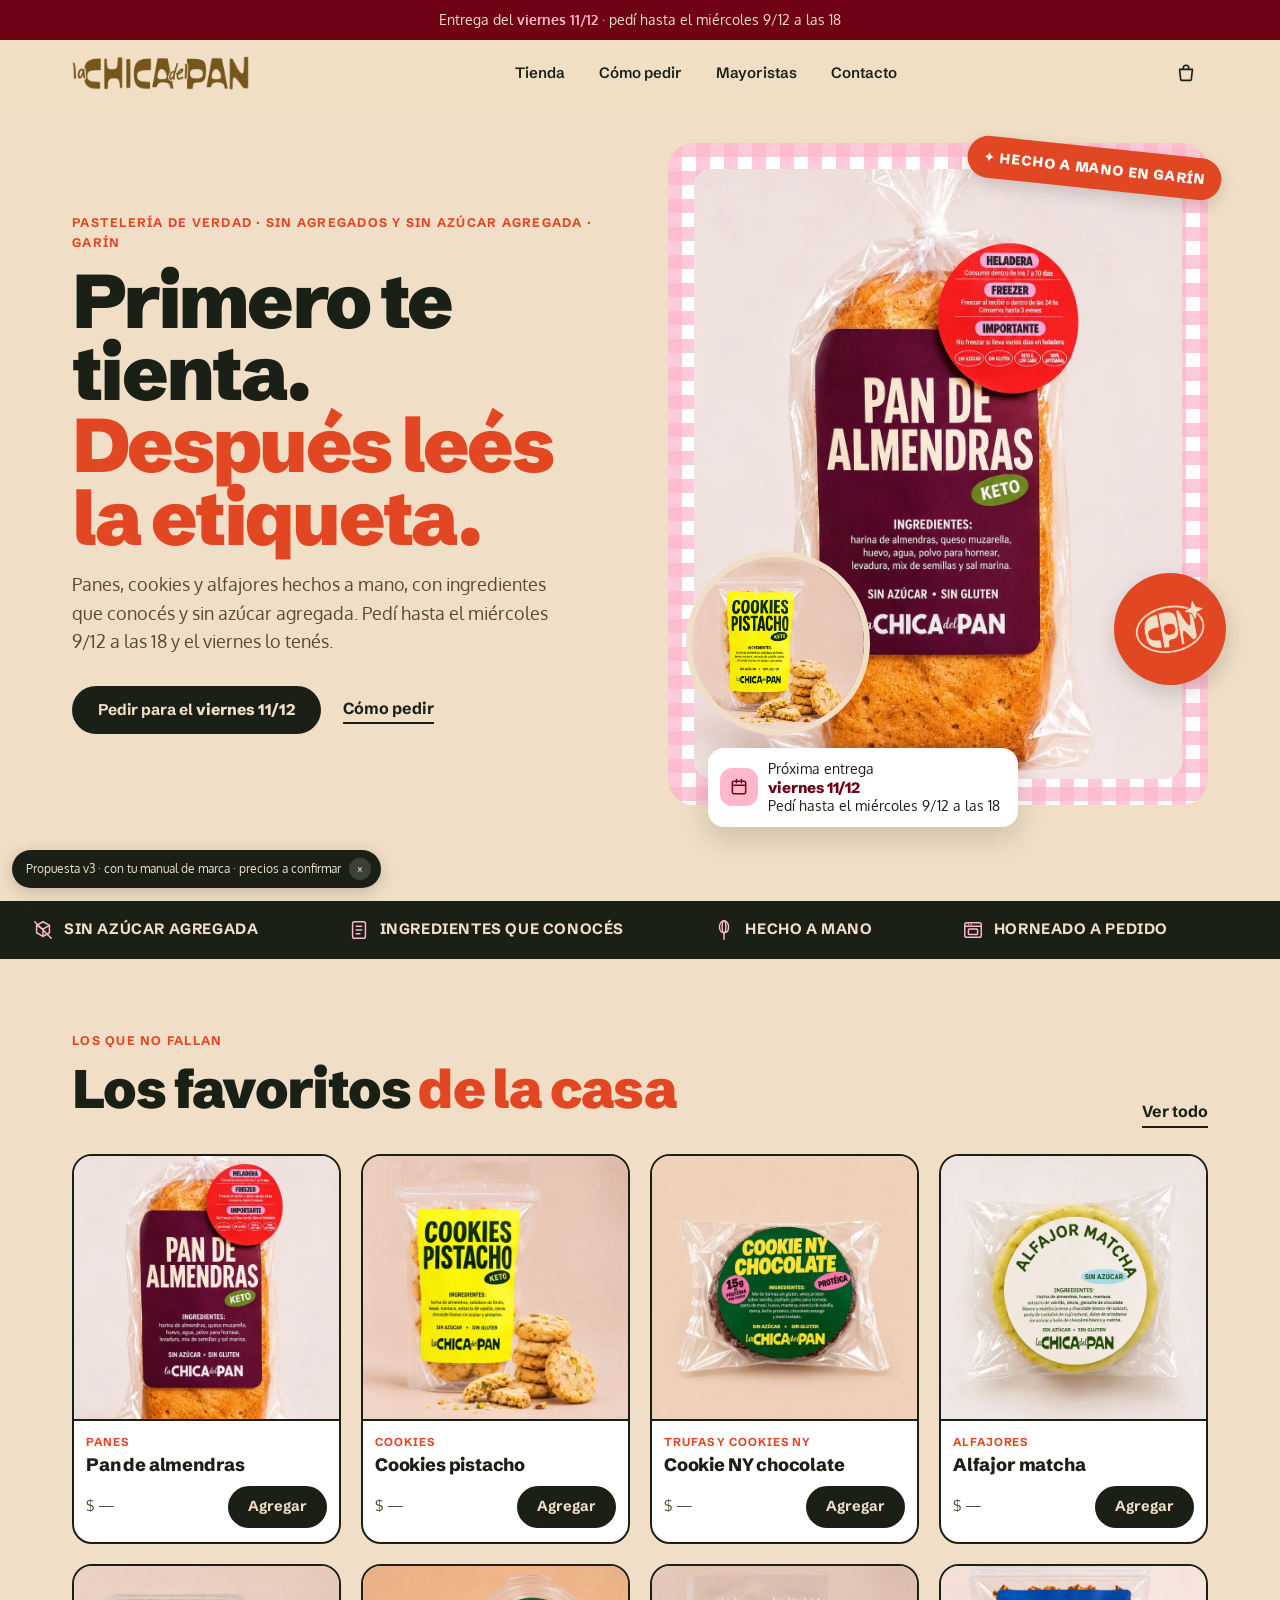
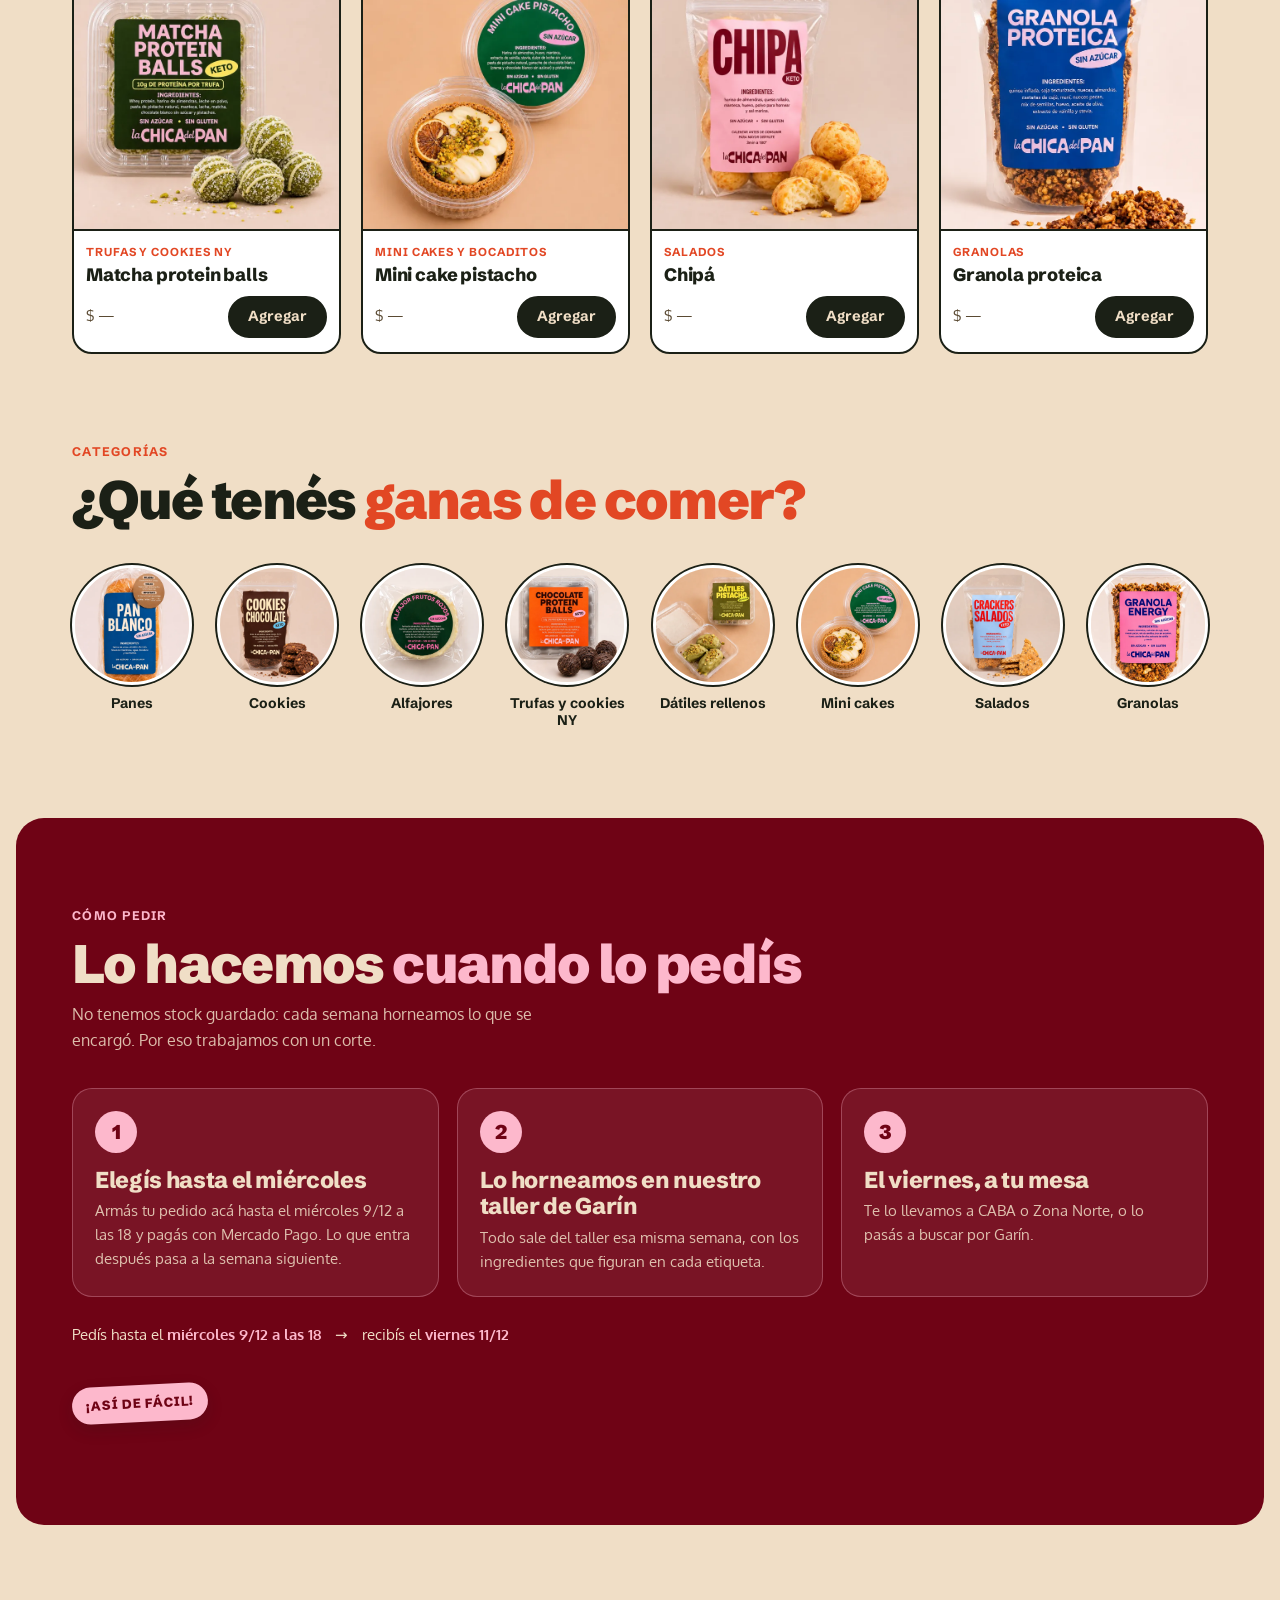
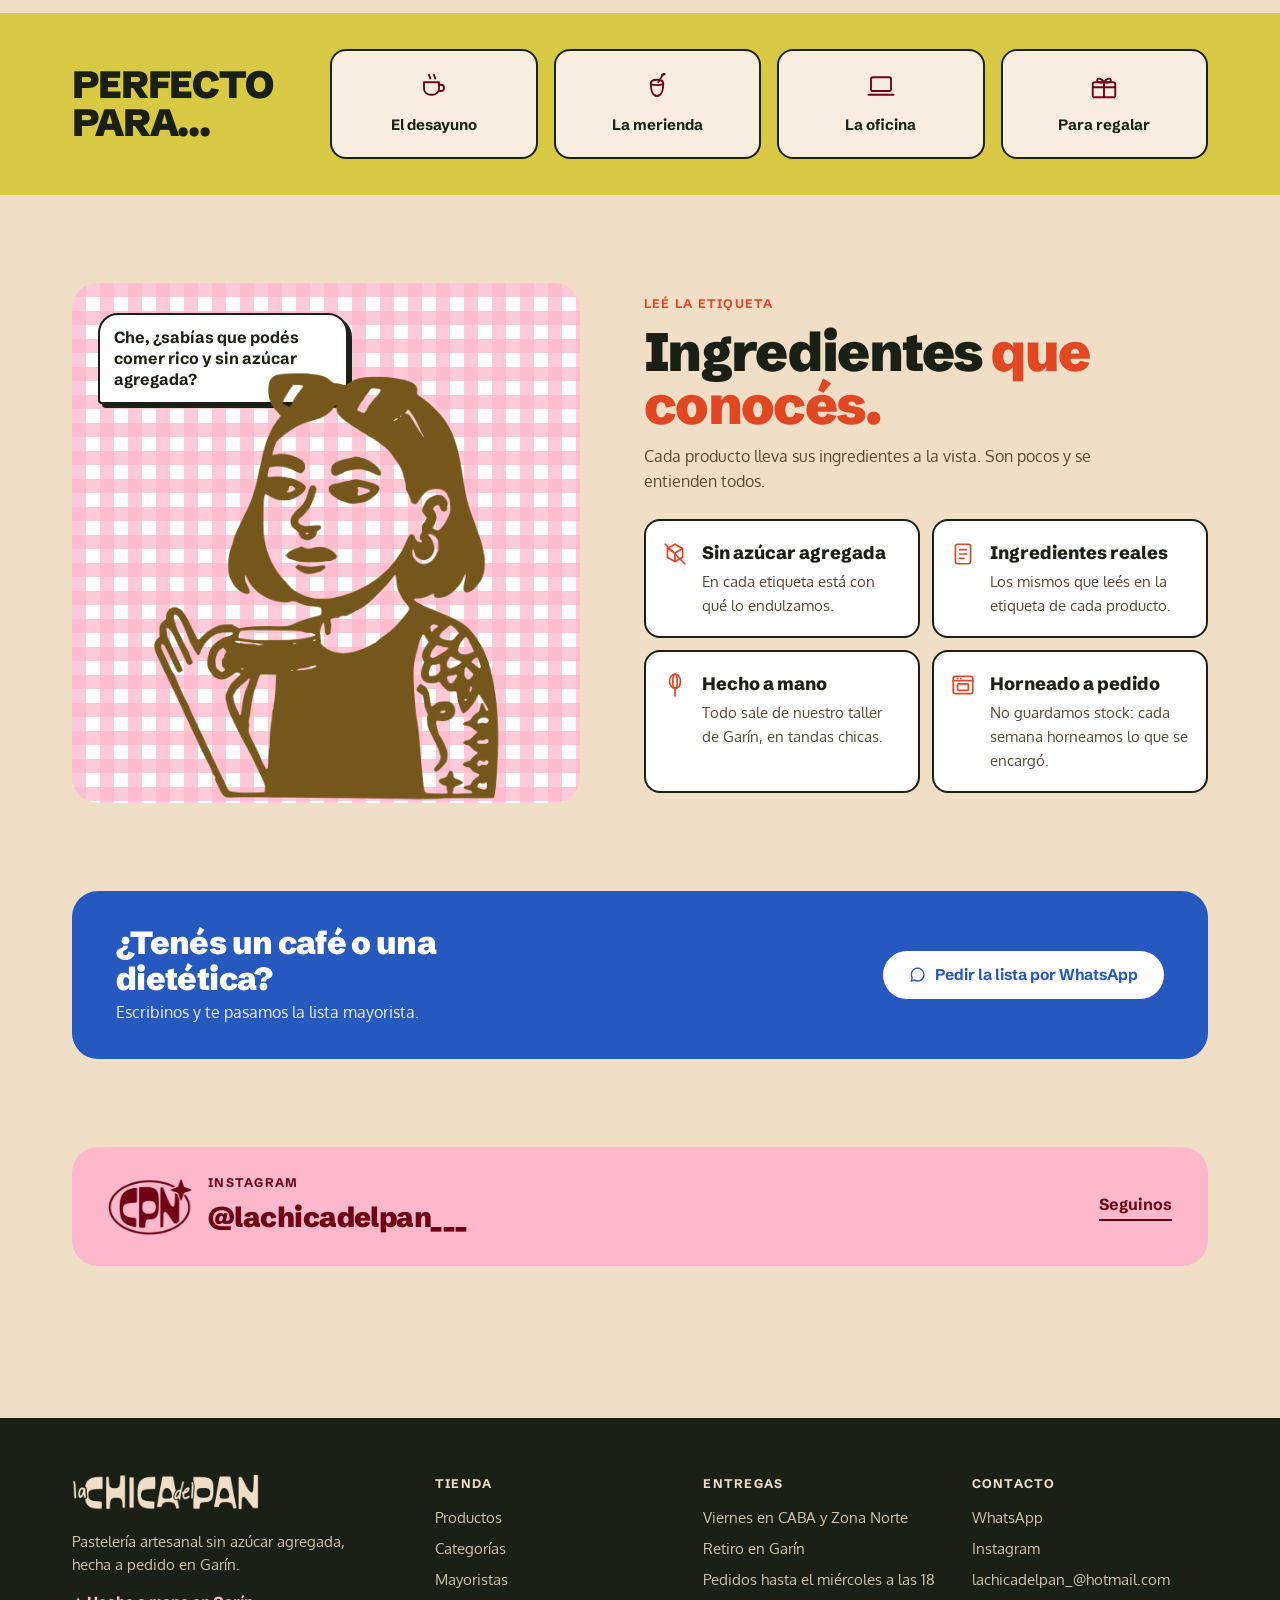
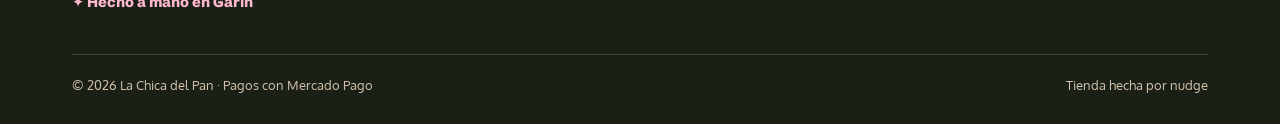
==== commit 16208041: "La v3 (con el manual de marca) pasa al link principal y a /v2/" ====
--- a/index.html
+++ b/index.html
@@ -3,27 +3,27 @@
 <head>
 <meta charset="utf-8">
 <meta name="viewport" content="width=device-width, initial-scale=1, viewport-fit=cover">
-<title>La Chica del Pan · Pastelería saludable hecha a pedido</title>
-<meta name="description" content="Panes, cookies, alfajores y bocaditos sin azúcar y sin gluten, hechos a pedido en Garín. Envíos los viernes a CABA y Zona Norte.">
+<title>La Chica del Pan · Pastelería sin azúcar agregada, hecha a pedido en Garín</title>
+<meta name="description" content="Panes, cookies y alfajores hechos a mano, con ingredientes que conocés y sin azúcar agregada. Hechos a pedido en Garín, entregas los viernes en CABA y Zona Norte.">
 <meta name="robots" content="noindex, nofollow">
-<link rel="icon" href="data:image/svg+xml,%3Csvg xmlns=%27http://www.w3.org/2000/svg%27 viewBox=%270 0 64 64%27%3E%3Crect width=%2764%27 height=%2764%27 rx=%2714%27 fill=%27%235A1F30%27/%3E%3Ctext x=%2732%27 y=%2744%27 font-family=%27Arial%27 font-weight=%27900%27 font-size=%2730%27 text-anchor=%27middle%27 fill=%27%23F5B8D0%27%3ECP%3C/text%3E%3C/svg%3E">
-<meta name="theme-color" content="#F7F0E8">
+<link rel="icon" type="image/png" href="assets/marca/favicon.png">
+<meta name="theme-color" content="#F0DEC6">
 <link rel="preconnect" href="https://fonts.googleapis.com">
 <link rel="preconnect" href="https://fonts.gstatic.com" crossorigin>
-<link href="https://fonts.googleapis.com/css2?family=Bricolage+Grotesque:opsz,wdth,wght@12..96,75..100,400..800&family=Instrument+Sans:wght@400..700&display=swap" rel="stylesheet">
+<link href="https://fonts.googleapis.com/css2?family=Oxygen:wght@300;400;700&family=Schibsted+Grotesk:wght@400..900&display=swap" rel="stylesheet">
 <link rel="stylesheet" href="assets/css/style.css">
 <link rel="preload" as="image" href="assets/img/pan-de-almendras-1200.webp">
 </head>
 <body>
 
-<div class="cutoff-bar">Entrega del <strong data-friday>viernes</strong> · pedí hasta el <span data-cutoff>martes</span></div>
+<div class="cutoff-bar">Entrega del <strong data-friday>viernes</strong> · pedí hasta el <span data-cutoff>miércoles a las 18</span></div>
 
 <header class="site-header">
   <div class="wrap header-row">
     <button class="icon-btn menu-toggle" type="button" data-open="menu" aria-controls="menu" aria-expanded="false" aria-label="Abrir menú">
       <svg viewBox="0 0 24 24" fill="none" stroke="currentColor" stroke-width="1.8" stroke-linecap="round"><path d="M4 7h16M4 12h16M4 17h10"/></svg>
     </button>
-    <a class="logo" href="index.html" aria-label="La Chica del Pan, inicio"><span class="sm">la</span><span class="big">CHICA</span><span class="sm del">del</span><span class="big">PAN</span></a>
+    <a class="logo" href="index.html" aria-label="La Chica del Pan, inicio"><span class="logo-img"></span></a>
     <nav class="nav-main" aria-label="Principal">
       <a href="#tienda">Tienda</a>
       <a href="#como-pedir">Cómo pedir</a>
@@ -42,7 +42,7 @@
 <div class="drawer-backdrop"></div>
 <aside class="drawer drawer-left" id="menu" aria-label="Menú" aria-hidden="true" inert>
   <div class="drawer-head">
-    <a class="logo" href="index.html"><span class="sm">la</span><span class="big">CHICA</span><span class="sm del">del</span><span class="big">PAN</span></a>
+    <a class="logo" href="index.html" aria-label="La Chica del Pan, inicio"><span class="logo-img"></span></a>
     <button class="icon-btn" type="button" data-close aria-label="Cerrar menú"><svg viewBox="0 0 24 24" fill="none" stroke="currentColor" stroke-width="1.8" stroke-linecap="round"><path d="M6 6l12 12M18 6L6 18"/></svg></button>
   </div>
   <nav class="mobile-nav" aria-label="Menú celular">
@@ -52,14 +52,14 @@
     <a href="#mayoristas">Mayoristas</a>
     <a href="#contacto">Contacto</a>
   </nav>
-  <div class="mobile-nav-foot">Hacemos todo a pedido en Garín. Entregas los viernes en CABA y Zona Norte.</div>
+  <div class="mobile-nav-foot">Horneamos a pedido en nuestro taller de Garín. Entregas los viernes en CABA y Zona Norte.</div>
 </aside>
 <aside class="drawer drawer-right" id="cart" aria-label="Carrito" aria-hidden="true" inert>
   <div class="drawer-head">
-    <h2 class="display">Tu pedido</h2>
+    <h2>Tu pedido</h2>
     <button class="icon-btn" type="button" data-close aria-label="Cerrar carrito"><svg viewBox="0 0 24 24" fill="none" stroke="currentColor" stroke-width="1.8" stroke-linecap="round"><path d="M6 6l12 12M18 6L6 18"/></svg></button>
   </div>
-  <p class="cart-empty">Todavía no agregaste nada.</p>
+  <p class="cart-empty">Tu pedido está vacío. ¿Arrancamos por unas <a href="#tienda" data-close>cookies</a>?</p>
   <ul class="cart-items"></ul>
   <div class="cart-foot" hidden>
     <div class="cart-row"><span>Total</span><span class="cart-total-qty"></span></div>
@@ -71,137 +71,132 @@
 <main>
   <section class="hero">
     <div class="wrap hero-grid">
-      <div>
-        <p class="eyebrow">Pastelería saludable · Garín</p>
-        <h1 class="display">Pan, cookies y alfajores <em>sin azúcar</em>, hechos a pedido.</h1>
-        <p class="hero-lede">Sin gluten y sin harinas refinadas, con opciones keto y proteicas. Encargás hasta el martes y el viernes lo tenés en tu casa.</p>
+      <div class="hero-copy">
+        <p class="eyebrow">Pastelería de verdad · sin agregados y sin azúcar agregada · Garín</p>
+        <h1>Primero te tienta. <em>Después leés la etiqueta.</em></h1>
+        <p class="hero-lede">Panes, cookies y alfajores hechos a mano, con ingredientes que conocés y sin azúcar agregada. Pedí hasta el <span data-cutoff>miércoles a las 18</span> y el viernes lo tenés.</p>
         <div class="hero-ctas">
-          <a class="btn btn-primary" href="#tienda">Ver productos</a>
-          <a class="link-arrow" href="#como-pedir">Cómo pedir</a>
-        </div>
-        <p class="hero-note"><span class="dot"></span><span>Próxima entrega: <strong data-friday>viernes</strong></span></p>
-      </div>
-      <div class="hero-media">
-        <figure><img src="assets/img/pan-de-almendras-1200.webp" alt="Pan de almendras keto en su bolsa con etiqueta bordó" width="1086" height="1448" fetchpriority="high"></figure>
-        <figure><img src="assets/img/cookies-pistacho-640.webp" alt="Cookies de pistacho apiladas junto a su bolsa" width="640" height="640"></figure>
-        <figure><img src="assets/img/matcha-protein-balls-640.webp" alt="Matcha protein balls fuera de su caja" width="640" height="640"></figure>
-      </div>
-    </div>
-  </section>
-
-  <div class="attrs" aria-label="Lo que no lleva">
+          <a class="btn btn-primary btn-fecha" href="#tienda"><span>Pedir para el <b data-friday>viernes</b></span></a>
+          <a class="link-flecha" href="#como-pedir">Cómo pedir</a>
+        </div>
+      </div>
+      <div class="hero-media cuadrille">
+        <figure class="hero-foto"><img src="assets/img/pan-de-almendras-1200.webp" alt="Pan de almendras en su bolsa con etiqueta bordó" width="1086" height="1448" fetchpriority="high"></figure>
+        <figure class="hero-chica"><img src="assets/img/cookies-pistacho-640.webp" alt="Cookies de pistacho junto a su bolsa" width="640" height="640"></figure>
+        <span class="sticker hero-sticker">✦ Hecho a mano en Garín</span>
+        <span class="hero-iso" aria-hidden="true"><span class="iso"></span></span>
+        <div class="fecha-card" role="note">
+          <span class="ico"><svg viewBox="0 0 24 24" fill="none" stroke="currentColor" stroke-width="1.8" stroke-linecap="round" stroke-linejoin="round"><rect x="4" y="5" width="16" height="15" rx="2"/><path d="M4 10h16M9 3v4M15 3v4"/></svg></span>
+          <span>Próxima entrega<strong data-friday>viernes</strong>Pedí hasta el <span data-cutoff>miércoles a las 18</span></span>
+        </div>
+      </div>
+    </div>
+  </section>
+
+  <div class="attrs" aria-label="Cómo lo hacemos">
     <ul class="wrap">
-      <li>Sin azúcar</li><li>Sin gluten</li><li>Sin harinas refinadas</li><li>Keto y low carb</li><li>Altos en proteína</li><li>Hecho a pedido</li>
+      <li><svg viewBox="0 0 24 24" fill="none" stroke="currentColor" stroke-width="1.6" stroke-linecap="round" stroke-linejoin="round"><path d="M12 3l7 4v8l-7 4-7-4V7z"/><path d="M5 7l7 4 7-4M12 11v8"/><path d="M3 3l18 18"/></svg>Sin azúcar agregada</li>
+      <li><svg viewBox="0 0 24 24" fill="none" stroke="currentColor" stroke-width="1.6" stroke-linecap="round" stroke-linejoin="round"><rect x="5" y="3" width="14" height="18" rx="2"/><path d="M9 8h6M9 12h6M9 16h4"/></svg>Ingredientes que conocés</li>
+      <li><svg viewBox="0 0 24 24" fill="none" stroke="currentColor" stroke-width="1.6" stroke-linecap="round" stroke-linejoin="round"><path d="M12 22v-7"/><path d="M12 15c-3 0-5-3-5-6.5S9.5 2 12 2s5 2.5 5 6.5S15 15 12 15z"/><path d="M12 15c-1.2 0-2-3-2-6.5S10.8 2 12 2s2 2.5 2 6.5-.8 6.5-2 6.5z"/></svg>Hecho a mano</li>
+      <li><svg viewBox="0 0 24 24" fill="none" stroke="currentColor" stroke-width="1.6" stroke-linecap="round" stroke-linejoin="round"><rect x="3" y="4" width="18" height="16" rx="2"/><path d="M3 8h18"/><rect x="7" y="11" width="10" height="6" rx="1"/><path d="M7 6h.01M10 6h.01"/></svg>Horneado a pedido</li>
     </ul>
   </div>
 
-  <section class="section" id="categorias">
+  <section class="section section-first" id="tienda">
+    <div class="wrap">
+      <div class="section-head">
+        <div>
+          <p class="eyebrow">Los que no fallan</p>
+          <h2 class="titulo">Los favoritos <em>de la casa</em></h2>
+        </div>
+        <a class="link-flecha" href="#categorias">Ver todo</a>
+      </div>
+      <div class="prod-grid" data-products="pan-de-almendras,cookies-pistacho,cookie-ny-chocolate,alfajor-matcha,matcha-protein-balls,mini-cake-pistacho,chipa,granola-proteica"></div>
+    </div>
+  </section>
+
+  <section class="section" id="categorias" style="padding-top:0">
     <div class="wrap">
       <div class="section-head">
         <div>
           <p class="eyebrow">Categorías</p>
-          <h2 class="display section-title">¿Qué tenés ganas de comer?</h2>
-        </div>
-      </div>
-      <div class="cat-grid">
-        <a class="cat-card" href="#tienda"><figure><img src="assets/img/pan-blanco-640.webp" alt="" loading="lazy" width="640" height="853"></figure><span>Panes</span></a>
-        <a class="cat-card" href="#tienda"><figure><img src="assets/img/cookies-chocolate-640.webp" alt="" loading="lazy" width="640" height="640"></figure><span>Cookies</span></a>
-        <a class="cat-card" href="#tienda"><figure><img src="assets/img/alfajor-frutos-rojos-640.webp" alt="" loading="lazy" width="640" height="853"></figure><span>Alfajores</span></a>
-        <a class="cat-card" href="#tienda"><figure><img src="assets/img/chocolate-protein-balls-640.webp" alt="" loading="lazy" width="640" height="640"></figure><span>Proteicos</span></a>
-        <a class="cat-card" href="#tienda"><figure><img src="assets/img/datiles-pistacho-640.webp" alt="" loading="lazy" width="640" height="640"></figure><span>Dátiles rellenos</span></a>
-        <a class="cat-card" href="#tienda"><figure><img src="assets/img/mini-cake-pistacho-640.webp" alt="" loading="lazy" width="640" height="640"></figure><span>Mini cakes y bocaditos</span></a>
-        <a class="cat-card" href="#tienda"><figure><img src="assets/img/crackers-salados-640.webp" alt="" loading="lazy" width="640" height="640"></figure><span>Salados</span></a>
-        <a class="cat-card" href="#tienda"><figure><img src="assets/img/granola-energy-640.webp" alt="" loading="lazy" width="640" height="853"></figure><span>Granolas</span></a>
-      </div>
-    </div>
-  </section>
-
-  <section class="section" id="tienda" style="padding-top:0">
-    <div class="wrap">
-      <div class="section-head">
-        <div>
-          <p class="eyebrow">Los que más salen</p>
-          <h2 class="display section-title">Para arrancar</h2>
-        </div>
-        <a class="link-arrow" href="#tienda">Ver todo</a>
-      </div>
-      <div class="prod-grid" data-products="pan-de-almendras,cookies-pistacho,cookie-ny-chocolate,alfajor-matcha,matcha-protein-balls,mini-cake-pistacho,chipa,granola-proteica"></div>
+          <h2 class="titulo">¿Qué tenés <em>ganas de comer?</em></h2>
+        </div>
+      </div>
+      <nav class="cats" aria-label="Categorías, deslizá para ver más">
+        <a class="cat" href="#tienda"><figure><img src="assets/img/pan-blanco-640.webp" alt="" loading="lazy" width="640" height="853"></figure><span>Panes</span></a>
+        <a class="cat" href="#tienda"><figure><img src="assets/img/cookies-chocolate-640.webp" alt="" loading="lazy" width="640" height="640"></figure><span>Cookies</span></a>
+        <a class="cat" href="#tienda"><figure><img src="assets/img/alfajor-frutos-rojos-640.webp" alt="" loading="lazy" width="640" height="853"></figure><span>Alfajores</span></a>
+        <a class="cat" href="#tienda"><figure><img src="assets/img/chocolate-protein-balls-640.webp" alt="" loading="lazy" width="640" height="640"></figure><span>Trufas y cookies NY</span></a>
+        <a class="cat" href="#tienda"><figure><img src="assets/img/datiles-pistacho-640.webp" alt="" loading="lazy" width="640" height="640"></figure><span>Dátiles rellenos</span></a>
+        <a class="cat" href="#tienda"><figure><img src="assets/img/mini-cake-pistacho-640.webp" alt="" loading="lazy" width="640" height="640"></figure><span>Mini cakes</span></a>
+        <a class="cat" href="#tienda"><figure><img src="assets/img/crackers-salados-640.webp" alt="" loading="lazy" width="640" height="640"></figure><span>Salados</span></a>
+        <a class="cat" href="#tienda"><figure><img src="assets/img/granola-energy-640.webp" alt="" loading="lazy" width="640" height="853"></figure><span>Granolas</span></a>
+      </nav>
     </div>
   </section>
 
   <section class="section how" id="como-pedir">
     <div class="wrap">
       <p class="eyebrow">Cómo pedir</p>
-      <h2 class="display section-title">Lo hacemos cuando lo pedís</h2>
-      <p class="section-lede">No tenemos stock guardado: cada semana horneamos lo que se encargó. Por eso trabajamos con un corte.</p>
+      <h2 class="titulo">Lo hacemos <em>cuando lo pedís</em></h2>
+      <p class="bajada">No tenemos stock guardado: cada semana horneamos lo que se encargó. Por eso trabajamos con un corte.</p>
       <ol class="steps">
-        <li><h3>Encargás hasta el martes</h3><p>Armás tu pedido acá y pagás con Mercado Pago. Lo que entra después del martes pasa a la semana siguiente.</p></li>
-        <li><h3>Lo preparamos en el taller</h3><p>Todo sale de nuestro taller de Garín esa misma semana, con los ingredientes que figuran en cada etiqueta.</p></li>
-        <li><h3>Lo recibís el viernes</h3><p>Te lo llevamos a CABA o Zona Norte, o lo retirás sin cargo por Garín.</p></li>
+        <li><h3>Elegís hasta el <span data-cutoff-day>miércoles</span></h3><p>Armás tu pedido acá hasta el <span data-cutoff>miércoles a las 18</span> y pagás con Mercado Pago. Lo que entra después pasa a la semana siguiente.</p></li>
+        <li><h3>Lo horneamos en nuestro taller de Garín</h3><p>Todo sale del taller esa misma semana, con los ingredientes que figuran en cada etiqueta.</p></li>
+        <li><h3>El viernes, a tu mesa</h3><p>Te lo llevamos a CABA o Zona Norte, o lo pasás a buscar por Garín.</p></li>
       </ol>
-      <p class="next-date"><span>Pedís hasta el <strong data-cutoff>martes</strong></span><span aria-hidden="true">→</span><span>recibís el <strong data-friday>viernes</strong></span></p>
+      <p class="next-date"><span>Pedís hasta el <strong data-cutoff>miércoles a las 18</strong></span><span aria-hidden="true">→</span><span>recibís el <strong data-friday>viernes</strong></span></p>
+      <p><span class="sticker sticker--rosa">¡Así de fácil!</span></p>
+    </div>
+  </section>
+
+  <section class="para" aria-label="Perfecto para">
+    <div class="wrap para-row">
+      <p class="para-titulo">Perfecto para…</p>
+      <ul>
+        <li><svg viewBox="0 0 24 24" fill="none" stroke="currentColor" stroke-width="1.5" stroke-linecap="round" stroke-linejoin="round"><path d="M4 9h12v5a5 5 0 0 1-5 5H9a5 5 0 0 1-5-5V9z"/><path d="M16 11h1.5a2.5 2.5 0 0 1 0 5H16"/><path d="M8 3c0 1.5 1 1.5 1 3M12 3c0 1.5 1 1.5 1 3"/></svg>El desayuno</li>
+        <li><svg viewBox="0 0 24 24" fill="none" stroke="currentColor" stroke-width="1.5" stroke-linecap="round" stroke-linejoin="round"><path d="M7 10c0-1.6 1.2-3 5-3s5 1.4 5 3c0 4-1 10-5 10s-5-6-5-10z"/><path d="M7.2 10.5c2 1 7.6 1 9.6 0"/><path d="M13 9l4-6.5"/><path d="M16 3l2.2-.6"/></svg>La merienda</li>
+        <li><svg viewBox="0 0 24 24" fill="none" stroke="currentColor" stroke-width="1.5" stroke-linecap="round" stroke-linejoin="round"><rect x="4" y="5" width="16" height="11" rx="1.5"/><path d="M2 19h20"/></svg>La oficina</li>
+        <li><svg viewBox="0 0 24 24" fill="none" stroke="currentColor" stroke-width="1.5" stroke-linecap="round" stroke-linejoin="round"><rect x="3" y="9" width="18" height="12" rx="1.5"/><path d="M3 13h18M12 9v12"/><path d="M12 9c-1.5-3-5.5-4-5.5-1.5S10 9 12 9zM12 9c1.5-3 5.5-4 5.5-1.5S14 9 12 9z"/></svg>Para regalar</li>
+      </ul>
     </div>
   </section>
 
   <section class="section">
-    <div class="wrap">
-      <div class="section-head">
-        <div>
-          <p class="eyebrow">Por qué La Chica del Pan</p>
-          <h2 class="display section-title">Leé la etiqueta</h2>
-          <p class="section-lede">Cada producto lleva sus ingredientes a la vista. Son pocos y se entienden todos.</p>
-        </div>
-      </div>
-      <div class="benefits">
-        <div class="benefit"><div class="label-type">Sin azúcar</div><p>Endulzamos con stevia. El dulce de leche y el chocolate que usamos también son sin azúcar.</p></div>
-        <div class="benefit"><div class="label-type">Sin gluten</div><p>Harina de almendras, de maní, de arroz y mezclas sin gluten. Nada de harina de trigo.</p></div>
-        <div class="benefit"><div class="label-type">Keto y low carb</div><p>Panes, cookies y salados pensados para comer bajo en carbohidratos sin resignar sabor.</p></div>
-        <div class="benefit"><div class="label-type">Con proteína</div><p>Protein balls con 10 g por trufa y cookies NY con 15 g por unidad.</p></div>
+    <div class="wrap etiqueta">
+      <figure class="etiqueta-arte cuadrille">
+        <span class="burbuja">Che, ¿sabías que podés comer rico y sin azúcar agregada?</span>
+        <span class="ilustracion" role="img" aria-label="Ilustración de Katia, La Chica del Pan"></span>
+      </figure>
+      <div>
+        <p class="eyebrow">Leé la etiqueta</p>
+        <h2 class="titulo">Ingredientes <em>que conocés.</em></h2>
+        <p class="bajada">Cada producto lleva sus ingredientes a la vista. Son pocos y se entienden todos.</p>
+        <div class="benefits">
+          <div class="benefit"><svg viewBox="0 0 24 24" fill="none" stroke="currentColor" stroke-width="1.6" stroke-linecap="round" stroke-linejoin="round"><path d="M12 3l7 4v8l-7 4-7-4V7z"/><path d="M5 7l7 4 7-4M12 11v8"/><path d="M3 3l18 18"/></svg><div><h3>Sin azúcar agregada</h3><p>En cada etiqueta está con qué lo endulzamos.</p></div></div>
+          <div class="benefit"><svg viewBox="0 0 24 24" fill="none" stroke="currentColor" stroke-width="1.6" stroke-linecap="round" stroke-linejoin="round"><rect x="5" y="3" width="14" height="18" rx="2"/><path d="M9 8h6M9 12h6M9 16h4"/></svg><div><h3>Ingredientes reales</h3><p>Los mismos que leés en la etiqueta de cada producto.</p></div></div>
+          <div class="benefit"><svg viewBox="0 0 24 24" fill="none" stroke="currentColor" stroke-width="1.6" stroke-linecap="round" stroke-linejoin="round"><path d="M12 22v-7"/><path d="M12 15c-3 0-5-3-5-6.5S9.5 2 12 2s5 2.5 5 6.5S15 15 12 15z"/><path d="M12 15c-1.2 0-2-3-2-6.5S10.8 2 12 2s2 2.5 2 6.5-.8 6.5-2 6.5z"/></svg><div><h3>Hecho a mano</h3><p>Todo sale de nuestro taller de Garín, en tandas chicas.</p></div></div>
+          <div class="benefit"><svg viewBox="0 0 24 24" fill="none" stroke="currentColor" stroke-width="1.6" stroke-linecap="round" stroke-linejoin="round"><rect x="3" y="4" width="18" height="16" rx="2"/><path d="M3 8h18"/><rect x="7" y="11" width="10" height="6" rx="1"/><path d="M7 6h.01M10 6h.01"/></svg><div><h3>Horneado a pedido</h3><p>No guardamos stock: cada semana horneamos lo que se encargó.</p></div></div>
+        </div>
       </div>
     </div>
   </section>
 
   <section class="section" id="mayoristas" style="padding-top:0">
     <div class="wrap">
-      <div class="wholesale">
-        <div class="wholesale-copy">
-          <p class="eyebrow">Mayoristas</p>
-          <h2 class="display">¿Tenés una cafetería o una dietética?</h2>
-          <p>También vendemos por mayor a cafeterías y dietéticas. Dejanos tus datos y te mandamos la lista mayorista y los mínimos de compra.</p>
-          <form class="ws-form" novalidate>
-            <div class="two">
-              <div class="field"><label for="ws-name">Tu nombre</label><input id="ws-name" name="nombre" autocomplete="name" required></div>
-              <div class="field"><label for="ws-shop">Local</label><input id="ws-shop" name="local" required></div>
-            </div>
-            <div class="two">
-              <div class="field"><label for="ws-phone">WhatsApp</label><input id="ws-phone" name="whatsapp" type="tel" inputmode="tel" autocomplete="tel" required></div>
-              <div class="field"><label for="ws-type">Tipo</label><select id="ws-type" name="tipo"><option>Cafetería</option><option>Dietética</option><option>Otro</option></select></div>
-            </div>
-            <button class="btn btn-light" type="submit">Pedir la lista</button>
-          </form>
-          <p class="form-ok" role="status">Listo, te escribimos por WhatsApp con la lista. (En la propuesta el formulario no envía nada.)</p>
-        </div>
-        <div class="wholesale-media"><img src="assets/img/datiles-surtidos-1200.webp" alt="Caja de dátiles rellenos surtidos vista desde arriba" loading="lazy" width="1200" height="1200"></div>
+      <div class="ws-band">
+        <p><strong>¿Tenés un café o una dietética?</strong> Escribinos y te pasamos la lista mayorista.</p>
+        <a class="btn btn-primary" href="#" data-wa="Hola! Tengo un café / una dietética y quiero la lista mayorista de La Chica del Pan."><svg viewBox="0 0 24 24" fill="none" stroke="currentColor" stroke-width="1.8" stroke-linejoin="round"><path d="M20 11.5a8.5 8.5 0 0 1-12.6 7.4L3 20l1.2-4.2A8.5 8.5 0 1 1 20 11.5z"/></svg>Pedir la lista por WhatsApp</a>
       </div>
     </div>
   </section>
 
   <section class="section" style="padding-top:0">
     <div class="wrap">
-      <div class="section-head">
-        <div>
-          <p class="eyebrow">Instagram</p>
-          <h2 class="display section-title">@lachicadelpan___</h2>
-        </div>
-        <a class="link-arrow" href="https://www.instagram.com/lachicadelpan___/" target="_blank" rel="noopener">Seguinos</a>
-      </div>
-      <div class="ig-grid">
-        <a href="https://www.instagram.com/lachicadelpan___/" target="_blank" rel="noopener" aria-label="Instagram"><img src="assets/img/mini-bocadito-pistacho-640.webp" alt="" loading="lazy" width="640" height="640"></a>
-        <a href="https://www.instagram.com/lachicadelpan___/" target="_blank" rel="noopener" aria-label="Instagram"><img src="assets/img/bites-snicker-640.webp" alt="" loading="lazy" width="640" height="640"></a>
-        <a href="https://www.instagram.com/lachicadelpan___/" target="_blank" rel="noopener" aria-label="Instagram"><img src="assets/img/pan-de-chipa-640.webp" alt="" loading="lazy" width="640" height="640"></a>
-        <a href="https://www.instagram.com/lachicadelpan___/" target="_blank" rel="noopener" aria-label="Instagram"><img src="assets/img/mini-cake-snicker-640.webp" alt="" loading="lazy" width="640" height="640"></a>
-        <a href="https://www.instagram.com/lachicadelpan___/" target="_blank" rel="noopener" aria-label="Instagram"><img src="assets/img/coco-protein-balls-640.webp" alt="" loading="lazy" width="640" height="640"></a>
-        <a href="https://www.instagram.com/lachicadelpan___/" target="_blank" rel="noopener" aria-label="Instagram"><img src="assets/img/bizcochitos-salados-640.webp" alt="" loading="lazy" width="640" height="640"></a>
+      <div class="ig-band">
+        <div class="ig-izq"><span class="iso" aria-hidden="true"></span><p><span class="eyebrow">Instagram</span><strong>@lachicadelpan___</strong></p></div>
+        <a class="link-flecha" href="https://www.instagram.com/lachicadelpan___/" target="_blank" rel="noopener">Seguinos</a>
       </div>
     </div>
   </section>
@@ -211,8 +206,9 @@
   <div class="wrap">
     <div class="foot-grid">
       <div>
-        <a class="logo" href="index.html"><span class="sm">la</span><span class="big">CHICA</span><span class="sm del">del</span><span class="big">PAN</span></a>
-        <p style="margin:14px 0 0;max-width:32ch">Pastelería saludable hecha a pedido en nuestro taller de Garín.</p>
+        <a class="logo" href="index.html" aria-label="La Chica del Pan, inicio"><span class="logo-img"></span></a>
+        <p style="margin:14px 0 0;max-width:32ch">Pastelería artesanal sin azúcar agregada, hecha a pedido en Garín.</p>
+        <span class="foot-tag">✦ Hecho a mano en Garín</span>
       </div>
       <div>
         <h3>Tienda</h3>
@@ -220,18 +216,18 @@
       </div>
       <div>
         <h3>Entregas</h3>
-        <ul><li>Viernes en CABA y Zona Norte</li><li>Retiro sin cargo en Garín</li><li>Pedidos hasta el martes</li></ul>
+        <ul><li>Viernes en CABA y Zona Norte</li><li>Retiro en Garín</li><li>Pedidos hasta el miércoles a las 18</li></ul>
       </div>
       <div>
         <h3>Contacto</h3>
-        <ul><li><a href="https://www.instagram.com/lachicadelpan___/" target="_blank" rel="noopener">Instagram</a></li><li>WhatsApp (a confirmar)</li><li>Mail con la marca (a confirmar)</li></ul>
+        <ul><li><a href="#" data-wa="Hola! Quería hacerles una consulta.">WhatsApp</a></li><li><a href="https://www.instagram.com/lachicadelpan___/" target="_blank" rel="noopener">Instagram</a></li><li><a href="mailto:lachicadelpan_@hotmail.com">lachicadelpan_@hotmail.com</a></li></ul>
       </div>
     </div>
     <div class="foot-bottom"><span>© 2026 La Chica del Pan · Pagos con Mercado Pago</span><span>Tienda hecha por nudge</span></div>
   </div>
 </footer>
 
-<div class="proposal-pill" role="note"><span>Propuesta de diseño · logo y precios provisorios</span><button type="button" aria-label="Ocultar aviso">×</button></div>
+<div class="proposal-pill" role="note"><span>Propuesta v3 · con tu manual de marca · precios a confirmar</span><button type="button" aria-label="Ocultar aviso">×</button></div>
 <div class="toast" role="status" aria-live="polite"><span class="toast-msg"></span><button type="button">Ver pedido</button></div>
 
 <script src="assets/js/data.js"></script>
--- a/assets/css/style.css
+++ b/assets/css/style.css
@@ -1,368 +1,392 @@
-/* La Chica del Pan · propuesta visual v1 (nudge, nov. 2026)
-   Paleta tomada del packaging y del fondo de las fotos. Provisoria hasta tener el manual de marca. */
+/* La Chica del Pan · propuesta visual v3 con el manual de marca (nudge, nov. 2026)
+   Manual y brief de Katia (20/11): tipografías Schibsted Grotesk (títulos, sin itálica) y Oxygen (texto);
+   paleta de marca crema, terracota, marrón tierra y verde oscuro, más los colores eléctricos del feed
+   (bordó y rosa de Instagram, amarillo, azul eléctrico). Web «llamativa, colorida y estética»: bloques de
+   color, tipografía grande, cuadrillé y rayas, producto protagonista.
+   Regla para que no sea un cotillón: cada sección usa UN color de fondo y el texto en su par legible. */
 :root {
-  --cream: #F7F0E8;
-  --sand: #EEDFD2;
-  --sand-2: #E6D2C2;
-  --ink: #2A1712;
-  --ink-2: #6E544A;
-  --line: #E0CFC1;
-  --green: #1F4B2E;
-  --green-2: #2B6340;
-  --pink: #F5B8D0;
-  --yellow: #F2E24A;
-  --blue: #2443A6;
-  --orange: #EF6A24;
-  --burgundy: #5A1F30;
-  --lilac: #DCCBF2;
-  --white: #FFFCF8;
-  --radius: 14px;
-  --display: "Bricolage Grotesque", "Arial Narrow", system-ui, sans-serif;
-  --body: "Instrument Sans", system-ui, -apple-system, "Segoe UI", sans-serif;
-  --wrap: 1200px;
+  /* marca */
+  --crema: #F0DEC6;
+  --crema-clara: #F8EEE0;
+  --terracota: #E24724;
+  --marron: #75571C;
+  --verde: #1B2016;
+  --blanco: #FFFFFF;
+  /* feed */
+  --bordo: #6F0315;
+  --rosa: #FDB8CC;
+  --amarillo: #D7C943;
+  --azul: #2559BF;
+  /* uso */
+  --texto: #1B2016;
+  --texto-2: #5A4A33;
+  --linea: rgba(27, 32, 22, .14);
+  --ok: #2F6B45;
+  --radio: 20px;
+  --titulos: "Schibsted Grotesk", "Arial Black", system-ui, sans-serif;
+  --cuerpo: "Oxygen", system-ui, -apple-system, "Segoe UI", sans-serif;
+  --ancho: 1200px;
 }
 
 *, *::before, *::after { box-sizing: border-box; }
 html { -webkit-text-size-adjust: 100%; scroll-behavior: smooth; }
-body {
-  margin: 0;
-  background: var(--cream);
-  color: var(--ink);
-  font: 400 16px/1.55 var(--body);
-  -webkit-font-smoothing: antialiased;
-}
+body { margin: 0; background: var(--crema); color: var(--texto); font: 400 16px/1.6 var(--cuerpo); -webkit-font-smoothing: antialiased; }
 img { display: block; max-width: 100%; height: auto; }
 a { color: inherit; }
 button { font: inherit; color: inherit; }
-:focus-visible { outline: 2px solid var(--blue); outline-offset: 3px; border-radius: 6px; }
-.wrap { width: 100%; max-width: var(--wrap); margin: 0 auto; padding: 0 16px; }
+:focus-visible { outline: 2px solid var(--bordo); outline-offset: 3px; border-radius: 6px; }
+.wrap { width: 100%; max-width: var(--ancho); margin: 0 auto; padding: 0 16px; }
 @media (min-width: 768px) { .wrap { padding: 0 32px; } }
-.sr-only { position: absolute; width: 1px; height: 1px; overflow: hidden; clip: rect(0 0 0 0); white-space: nowrap; }
-
-/* Tipografía */
-.display {
-  font-family: var(--display);
-  font-variation-settings: "wdth" 82;
-  font-weight: 750;
-  letter-spacing: -0.015em;
-  line-height: 1.02;
-}
-.label-type {
-  font-family: var(--display);
-  font-variation-settings: "wdth" 75;
-  font-weight: 800;
-  text-transform: uppercase;
-  letter-spacing: 0;
-  line-height: .95;
-}
-.eyebrow {
-  font-size: 13px;
-  font-weight: 600;
-  letter-spacing: .06em;
-  text-transform: uppercase;
-  color: var(--ink-2);
-  margin: 0 0 12px;
-}
-h2.section-title { font-size: clamp(30px, 6vw, 46px); margin: 0 0 10px; }
-.section-lede { color: var(--ink-2); max-width: 46ch; margin: 0; }
-.section { padding: 64px 0; }
-@media (min-width: 1024px) { .section { padding: 96px 0; } }
-.section-head { display: flex; flex-wrap: wrap; align-items: end; justify-content: space-between; gap: 16px; margin-bottom: 28px; }
-
-/* Botones (proporcionados: 44-48 px) */
-.btn {
-  display: inline-flex; align-items: center; justify-content: center; gap: 8px;
-  min-height: 46px; padding: 0 22px;
-  border-radius: 999px; border: 1.5px solid transparent;
-  font-weight: 600; font-size: 15px; text-decoration: none; cursor: pointer;
-  transition: background .15s, color .15s, border-color .15s, transform .1s;
-}
+[id] { scroll-margin-top: 76px; }
+
+/* ---------- Tipografía ---------- */
+h1, h2, h3, .titulos { font-family: var(--titulos); }
+.eyebrow { font-family: var(--titulos); font-size: 12.5px; font-weight: 700; letter-spacing: .1em; text-transform: uppercase; color: var(--terracota); margin: 0 0 12px; }
+h2.titulo { font-size: clamp(32px, 7vw, 54px); font-weight: 900; letter-spacing: -0.03em; line-height: .98; margin: 0 0 12px; color: var(--verde); }
+h2.titulo em { font-style: normal; color: var(--terracota); }
+.bajada { color: var(--texto-2); max-width: 50ch; margin: 0; }
+.section { padding: 56px 0; }
+@media (min-width: 1024px) { .section { padding: 88px 0; } }
+.section-head { display: flex; flex-wrap: wrap; align-items: end; justify-content: space-between; gap: 14px; margin-bottom: 26px; }
+
+/* ---------- Patrones (cuadrillé y rayas) ---------- */
+.cuadrille { background-color: var(--blanco); background-image: linear-gradient(90deg, rgba(253, 184, 204, .75) 50%, transparent 50%), linear-gradient(rgba(253, 184, 204, .75) 50%, transparent 50%); background-size: 28px 28px; }
+.rayas { background: repeating-linear-gradient(90deg, var(--crema) 0 14px, var(--crema-clara) 14px 28px); }
+
+/* ---------- Stickers ---------- */
+.sticker { display: inline-flex; align-items: center; gap: 6px; font-family: var(--titulos); font-weight: 800; font-size: 13px; letter-spacing: .06em; text-transform: uppercase; padding: 8px 14px; border-radius: 999px; background: var(--terracota); color: var(--blanco); box-shadow: 0 6px 16px rgba(27, 32, 22, .16); white-space: nowrap; }
+.sticker svg { width: 14px; height: 14px; }
+.sticker--rosa { background: var(--rosa); color: var(--bordo); }
+.sticker--verde { background: var(--verde); color: var(--crema); }
+.iso { display: block; background: currentColor; -webkit-mask: url(../marca/isologo.png) center / contain no-repeat; mask: url(../marca/isologo.png) center / contain no-repeat; aspect-ratio: 400 / 269; }
+
+/* ---------- Botones (44-48 px) ---------- */
+.btn { display: inline-flex; align-items: center; justify-content: center; gap: 8px; min-height: 48px; padding: 0 24px; border-radius: 999px; border: 2px solid transparent; font-family: var(--titulos); font-weight: 700; font-size: 15.5px; text-decoration: none; cursor: pointer; transition: background .15s, color .15s, border-color .15s, transform .1s; }
 .btn:active { transform: translateY(1px); }
-.btn-primary { background: var(--green); color: var(--white); }
-.btn-primary:hover { background: var(--green-2); }
-.btn-ghost { border-color: var(--ink); color: var(--ink); background: transparent; }
-.btn-ghost:hover { background: var(--ink); color: var(--cream); }
-.btn-light { background: var(--white); color: var(--ink); }
-.btn-light:hover { background: var(--pink); }
-.link-arrow { font-weight: 600; text-decoration: none; border-bottom: 1.5px solid currentColor; padding-bottom: 1px; }
-.link-arrow:hover { color: var(--green); }
-
-/* Etiquetas tipo sticker */
-.tag {
-  display: inline-flex; align-items: center;
-  height: 24px; padding: 0 10px; border-radius: 999px;
-  font-size: 12px; font-weight: 700; letter-spacing: .02em; white-space: nowrap;
-}
-.tag-keto { background: var(--pink); color: var(--burgundy); }
-.tag-lowcarb { background: var(--lilac); color: #3B2479; }
-.tag-proteico { background: var(--yellow); color: var(--green); }
-.tag-base { background: transparent; color: var(--ink-2); border: 1px solid var(--line); }
-
-/* Barra de corte */
-.cutoff-bar { background: var(--green); color: var(--white); font-size: 13.5px; text-align: center; padding: 9px 16px; }
-.cutoff-bar strong { color: var(--yellow); font-weight: 600; }
-
-/* Encabezado */
-.site-header { position: sticky; top: 0; z-index: 40; background: rgba(247, 240, 232, .94); backdrop-filter: blur(8px); -webkit-backdrop-filter: blur(8px); border-bottom: 1px solid transparent; transition: border-color .2s; }
-.site-header.is-scrolled { border-bottom-color: var(--line); }
-.header-row { display: flex; align-items: center; justify-content: space-between; height: 64px; gap: 16px; }
-.logo { display: inline-flex; align-items: baseline; gap: 2px; text-decoration: none; color: var(--burgundy); position: relative; }
-.logo .sm { font-family: var(--display); font-weight: 500; font-size: 15px; font-variation-settings: "wdth" 90; }
-.logo .big { font-family: var(--display); font-weight: 800; font-size: 25px; font-variation-settings: "wdth" 80; letter-spacing: -0.01em; line-height: 1; }
-.logo .sm.del { font-size: 12px; margin: 0 1px; }
+.btn svg { width: 18px; height: 18px; }
+.btn-primary { background: var(--verde); color: var(--crema); }
+.btn-primary:hover { background: var(--bordo); }
+.btn-claro { background: var(--blanco); color: var(--verde); }
+.btn-claro:hover { background: var(--rosa); }
+.btn-borde { border-color: var(--verde); color: var(--verde); background: transparent; }
+.btn-borde:hover { background: var(--verde); color: var(--crema); }
+.link-flecha { font-family: var(--titulos); font-weight: 700; text-decoration: none; border-bottom: 2px solid currentColor; padding-bottom: 1px; }
+.link-flecha:hover { color: var(--terracota); }
+
+/* ---------- Etiquetas ---------- */
+.tag { display: inline-flex; align-items: center; height: 26px; padding: 0 11px; border-radius: 999px; font-family: var(--titulos); font-size: 12.5px; font-weight: 700; white-space: nowrap; background: var(--rosa); color: var(--bordo); }
+
+/* ---------- Barra de corte (bordó y rosa, los colores de su Instagram) ---------- */
+.cutoff-bar { background: var(--bordo); color: var(--crema); font-size: 13.5px; text-align: center; padding: 9px 16px; }
+.cutoff-bar strong { color: var(--rosa); font-weight: 700; }
+
+/* ---------- Encabezado ---------- */
+.site-header { position: sticky; top: 0; z-index: 40; background: rgba(240, 222, 198, .95); backdrop-filter: blur(8px); -webkit-backdrop-filter: blur(8px); border-bottom: 1px solid transparent; transition: border-color .2s; }
+.site-header.is-scrolled { border-bottom-color: var(--linea); }
+.header-row { display: flex; align-items: center; justify-content: space-between; height: 66px; gap: 16px; }
+.logo { display: inline-block; text-decoration: none; color: var(--marron); }
+.logo-img { display: block; height: 30px; aspect-ratio: 900 / 173; background: currentColor; -webkit-mask: url(../marca/logo.png) center / contain no-repeat; mask: url(../marca/logo.png) center / contain no-repeat; }
+@media (min-width: 900px) { .logo-img { height: 34px; } }
 .nav-main { display: none; }
-.nav-main a { text-decoration: none; font-weight: 500; font-size: 15px; padding: 8px 2px; }
-.nav-main a:hover, .nav-main a[aria-current="page"] { box-shadow: inset 0 -2px 0 var(--ink); }
+.nav-main a { font-family: var(--titulos); text-decoration: none; font-weight: 600; font-size: 15px; padding: 8px 2px; }
+.nav-main a:hover { box-shadow: inset 0 -2px 0 var(--terracota); }
 .header-actions { display: flex; align-items: center; gap: 4px; }
 .icon-btn { width: 44px; height: 44px; border: 0; background: transparent; border-radius: 999px; display: inline-grid; place-items: center; cursor: pointer; position: relative; }
-.icon-btn:hover { background: var(--sand); }
+.icon-btn:hover { background: rgba(27, 32, 22, .07); }
 .icon-btn svg { width: 22px; height: 22px; }
-.cart-count { position: absolute; top: 5px; right: 3px; min-width: 18px; height: 18px; padding: 0 5px; border-radius: 999px; background: var(--orange); color: var(--white); font-size: 11px; font-weight: 700; display: grid; place-items: center; transform: scale(0); transition: transform .2s; }
+.cart-count { position: absolute; top: 5px; right: 3px; min-width: 18px; height: 18px; padding: 0 5px; border-radius: 999px; background: var(--bordo); color: var(--blanco); font-size: 11px; font-weight: 700; display: grid; place-items: center; transform: scale(0); transition: transform .2s; }
 .cart-count.has-items { transform: scale(1); }
 .cart-count.bump { animation: bump .35s; }
 @keyframes bump { 50% { transform: scale(1.35); } }
-@media (min-width: 900px) {
-  .nav-main { display: flex; gap: 28px; }
-  .menu-toggle { display: none; }
-}
-
-/* Menú celular */
-.drawer-backdrop { position: fixed; inset: 0; background: rgba(42, 23, 18, .35); opacity: 0; pointer-events: none; transition: opacity .2s; z-index: 50; }
+@media (min-width: 900px) { .nav-main { display: flex; gap: 30px; } .menu-toggle { display: none; } }
+
+/* ---------- Menú y carrito ---------- */
+.drawer-backdrop { position: fixed; inset: 0; background: rgba(27, 32, 22, .4); opacity: 0; pointer-events: none; transition: opacity .2s; z-index: 50; }
 .drawer-backdrop.open { opacity: 1; pointer-events: auto; }
-.drawer { position: fixed; top: 0; bottom: 0; width: min(88vw, 380px); background: var(--cream); z-index: 60; transition: transform .25s ease; display: flex; flex-direction: column; }
+.drawer { position: fixed; top: 0; bottom: 0; width: min(88vw, 380px); background: var(--crema); z-index: 60; transition: transform .25s ease; display: flex; flex-direction: column; }
 .drawer-left { left: 0; transform: translateX(-102%); }
 .drawer-right { right: 0; transform: translateX(102%); }
 .drawer.open { transform: none; }
-.drawer-head { display: flex; align-items: center; justify-content: space-between; padding: 10px 12px 10px 20px; border-bottom: 1px solid var(--line); min-height: 64px; }
-.drawer-head h2 { font-size: 22px; margin: 0; }
+.drawer-head { display: flex; align-items: center; justify-content: space-between; padding: 10px 12px 10px 20px; border-bottom: 1px solid var(--linea); min-height: 66px; }
+.drawer-head h2 { font-size: 24px; font-weight: 900; margin: 0; }
 .mobile-nav { padding: 12px 20px; display: flex; flex-direction: column; }
-.mobile-nav a { text-decoration: none; font-family: var(--display); font-weight: 700; font-variation-settings: "wdth" 85; font-size: 26px; padding: 12px 0; border-bottom: 1px solid var(--line); }
-.mobile-nav-foot { margin-top: auto; padding: 20px; font-size: 14px; color: var(--ink-2); }
-
-/* Carrito */
+.mobile-nav a { text-decoration: none; font-family: var(--titulos); font-weight: 800; font-size: 28px; letter-spacing: -0.02em; padding: 12px 0; border-bottom: 1px solid var(--linea); }
+.mobile-nav-foot { margin-top: auto; padding: 20px; font-size: 14px; color: var(--texto-2); }
 .cart-items { list-style: none; margin: 0; padding: 8px 20px; overflow-y: auto; flex: 1; }
-.cart-item { display: grid; grid-template-columns: 64px 1fr auto; gap: 12px; align-items: center; padding: 12px 0; border-bottom: 1px solid var(--line); }
-.cart-item img { width: 64px; height: 64px; object-fit: cover; border-radius: 10px; background: var(--sand); }
-.cart-item h3 { font-size: 15px; margin: 0 0 2px; font-weight: 600; }
-.cart-item p { margin: 0; font-size: 13px; color: var(--ink-2); }
-.cart-empty { padding: 32px 20px; color: var(--ink-2); }
-.cart-foot { padding: 16px 20px 24px; border-top: 1px solid var(--line); }
+.cart-item { display: grid; grid-template-columns: 64px 1fr auto; gap: 12px; align-items: center; padding: 12px 0; border-bottom: 1px solid var(--linea); }
+.cart-item img { width: 64px; height: 64px; object-fit: cover; border-radius: 12px; background: var(--crema-clara); }
+.cart-item h3 { font-size: 15px; margin: 0 0 2px; font-weight: 700; }
+.cart-item p { margin: 0; font-size: 13px; color: var(--texto-2); }
+.cart-empty { padding: 32px 20px; color: var(--texto-2); }
+.cart-empty a { color: var(--terracota); font-weight: 700; }
+.cart-foot { padding: 16px 20px 24px; border-top: 1px solid var(--linea); }
 .cart-foot .btn { width: 100%; }
-.cart-foot p { font-size: 13px; color: var(--ink-2); margin: 10px 0 0; }
-.cart-row { display: flex; justify-content: space-between; margin-bottom: 12px; font-weight: 600; }
-
-/* Hero */
-.hero { padding: 28px 0 56px; }
-.hero-grid { display: grid; gap: 28px; }
-.hero h1 { font-size: clamp(40px, 10.5vw, 70px); margin: 0 0 18px; }
-.hero h1 em { font-style: normal; color: var(--orange); }
-.hero-lede { font-size: 17px; color: var(--ink-2); max-width: 40ch; margin: 0 0 26px; }
-.hero-ctas { display: flex; flex-wrap: wrap; align-items: center; gap: 12px 22px; }
-.hero-media { display: grid; grid-template-columns: 1.15fr 1fr; gap: 10px; }
-.hero-media figure { margin: 0; border-radius: var(--radius); overflow: hidden; background: var(--sand); }
-.hero-media figure:first-child { grid-row: span 2; }
-.hero-media img { width: 100%; height: 100%; object-fit: cover; }
-.hero-note { display: flex; align-items: center; gap: 10px; margin-top: 22px; font-size: 14px; color: var(--ink-2); }
-.dot { width: 8px; height: 8px; border-radius: 50%; background: var(--green-2); flex: none; box-shadow: 0 0 0 4px rgba(43, 99, 64, .15); }
+.cart-foot p { font-size: 13px; color: var(--texto-2); margin: 10px 0 0; }
+.cart-row { display: flex; justify-content: space-between; margin-bottom: 12px; font-weight: 700; }
+
+/* ---------- Portada ---------- */
+.hero { padding: 14px 0 44px; overflow: hidden; }
+.hero-grid { display: grid; gap: 22px; }
+.hero-copy { display: flex; flex-direction: column; padding-top: 16px; }
+.hero h1 { font-size: clamp(38px, 10.4vw, 76px); font-weight: 900; letter-spacing: -0.035em; line-height: .95; margin: 0 0 16px; color: var(--verde); }
+.hero h1 em { display: block; font-style: normal; color: var(--terracota); }
+.hero-lede { font-size: 16px; color: var(--texto-2); max-width: 44ch; margin: 0; order: 4; }
+.hero-ctas { display: flex; flex-wrap: wrap; align-items: center; gap: 12px 22px; order: 3; margin-bottom: 18px; }
+.btn-fecha b { font-weight: 800; }
+.hero-media { position: relative; order: -1; border-radius: 26px; padding: 14px; }
+.hero-foto { margin: 0; border-radius: 18px; overflow: hidden; background: var(--crema-clara); aspect-ratio: 16 / 10; position: relative; }
+.hero-foto img { width: 100%; height: 100%; object-fit: cover; object-position: 50% 60%; }
+.hero-chica { display: none; }
+.hero-sticker { position: absolute; top: -6px; right: 4px; transform: rotate(6deg); }
+.hero-iso { display: none; }
+.fecha-card { position: absolute; left: 24px; bottom: -20px; background: var(--blanco); border-radius: 16px; padding: 10px 14px 10px 10px; display: flex; gap: 10px; align-items: center; box-shadow: 0 10px 28px rgba(27, 32, 22, .16); font-size: 13px; line-height: 1.3; }
+.fecha-card .ico { width: 38px; height: 38px; border-radius: 12px; background: var(--rosa); color: var(--bordo); display: grid; place-items: center; flex: none; }
+.fecha-card .ico svg { width: 20px; height: 20px; }
+.fecha-card strong { display: block; font-family: var(--titulos); font-weight: 800; font-size: 15px; color: var(--bordo); }
+@media (max-width: 899px) {
+  .hero-ctas .btn { width: 100%; }
+  .hero-copy .eyebrow { font-size: 11.5px; margin-bottom: 10px; }
+}
 @media (min-width: 900px) {
-  .hero { padding: 48px 0 88px; }
-  .hero-grid { grid-template-columns: 1fr 1.05fr; align-items: center; gap: 56px; }
-  .hero-lede { font-size: 18px; }
-}
-
-/* Franja de atributos */
-.attrs { border-top: 1px solid var(--line); border-bottom: 1px solid var(--line); background: var(--white); }
-.attrs ul { list-style: none; margin: 0; padding: 14px 0; display: flex; gap: 10px 26px; overflow-x: auto; scrollbar-width: none; }
-.attrs ul::-webkit-scrollbar { display: none; }
-.attrs li { white-space: nowrap; font-weight: 600; font-size: 14.5px; display: flex; align-items: center; gap: 8px; }
-.attrs li::before { content: ""; width: 6px; height: 6px; border-radius: 50%; background: var(--orange); }
-@media (min-width: 900px) { .attrs ul { justify-content: space-between; } }
-
-/* Categorías */
-.cat-grid { display: grid; grid-template-columns: repeat(2, 1fr); gap: 12px; }
-.cat-card { text-decoration: none; display: block; }
-.cat-card figure { margin: 0; aspect-ratio: 1; border-radius: var(--radius); overflow: hidden; background: var(--sand); }
-.cat-card img { width: 100%; height: 100%; object-fit: cover; transition: transform .4s ease; }
-.cat-card:hover img { transform: scale(1.04); }
-.cat-card span { display: flex; justify-content: space-between; align-items: baseline; margin-top: 10px; font-weight: 600; }
-.cat-card small { color: var(--ink-2); font-weight: 400; font-size: 13px; }
-@media (min-width: 768px) { .cat-grid { grid-template-columns: repeat(4, 1fr); gap: 20px; } }
-
-/* Tarjeta de producto */
-.prod-grid { display: grid; grid-template-columns: repeat(2, 1fr); gap: 22px 12px; }
-@media (min-width: 768px) { .prod-grid { grid-template-columns: repeat(3, 1fr); gap: 32px 20px; } }
+  .hero { padding: 36px 0 96px; }
+  .hero-grid { grid-template-columns: 1fr 1fr; align-items: center; gap: 56px; }
+  .hero-media { order: 0; padding: 26px; }
+  .hero-copy { padding-top: 0; }
+  .hero-lede { font-size: 18px; order: 0; margin: 0 0 30px; }
+  .hero-ctas { order: 0; margin: 0; }
+  .hero-foto { aspect-ratio: 4 / 5; }
+  .hero-chica { display: block; position: absolute; left: -22px; bottom: 54px; width: 34%; aspect-ratio: 1; border-radius: 50%; overflow: hidden; border: 6px solid var(--crema); background: var(--crema-clara); }
+  .hero-chica img { width: 100%; height: 100%; object-fit: cover; }
+  .hero-sticker { top: 4px; right: -14px; font-size: 14px; padding: 10px 16px; }
+  .hero-iso { display: grid; place-items: center; position: absolute; right: -18px; bottom: 120px; width: 112px; height: 112px; border-radius: 50%; background: var(--terracota); color: var(--crema); transform: rotate(-10deg); box-shadow: 0 8px 20px rgba(27, 32, 22, .18); }
+  .hero-iso .iso { width: 72px; }
+  .fecha-card { left: 40px; bottom: -22px; padding: 12px 18px 12px 12px; font-size: 13.5px; }
+}
+
+/* ---------- Franja de atributos (verde oscuro) ---------- */
+.attrs { background: var(--verde); color: var(--crema); }
+.attrs ul { list-style: none; margin: 0; padding: 14px 16px; display: grid; grid-template-columns: 1fr 1fr; gap: 12px 14px; }
+.attrs li { font-family: var(--titulos); font-weight: 700; font-size: 14px; line-height: 1.25; display: flex; align-items: center; gap: 10px; }
+.attrs svg { width: 22px; height: 22px; color: var(--rosa); flex: none; }
+@media (min-width: 900px) { .attrs ul { display: flex; justify-content: space-between; padding: 18px 32px; } .attrs li { font-size: 15px; text-transform: uppercase; letter-spacing: .04em; } }
+
+/* ---------- Categorías en círculos ---------- */
+.cats { display: flex; gap: 14px; overflow-x: auto; scroll-snap-type: x mandatory; margin: 0 -16px; padding: 4px 16px 8px; scrollbar-width: none; }
+.cats::-webkit-scrollbar { display: none; }
+.cat { flex: 0 0 auto; width: 96px; scroll-snap-align: start; text-decoration: none; text-align: center; }
+.cat figure { margin: 0 auto 10px; width: 96px; height: 96px; border-radius: 50%; overflow: hidden; background: var(--crema-clara); border: 3px solid var(--blanco); box-shadow: 0 0 0 2px var(--verde); transition: box-shadow .2s, transform .2s; }
+.cat img { width: 100%; height: 100%; object-fit: cover; }
+.cat span { display: block; font-family: var(--titulos); font-weight: 700; font-size: 14px; line-height: 1.25; }
+.cat:hover figure { box-shadow: 0 0 0 3px var(--terracota); transform: translateY(-2px) rotate(-3deg); }
+@media (min-width: 900px) {
+  .cats { overflow: visible; margin: 0; padding: 0; justify-content: space-between; }
+  .cat { width: 120px; }
+  .cat figure { width: 120px; height: 120px; }
+}
+
+/* ---------- Tarjeta de producto ---------- */
+.prod-grid { display: grid; grid-template-columns: repeat(2, 1fr); gap: 14px; }
+@media (min-width: 768px) { .prod-grid { grid-template-columns: repeat(3, 1fr); gap: 20px; } }
 @media (min-width: 1100px) { .prod-grid { grid-template-columns: repeat(4, 1fr); } }
-.prod-card { position: relative; display: flex; flex-direction: column; }
-.prod-card .media { position: relative; display: block; aspect-ratio: 4 / 5; border-radius: var(--radius); overflow: hidden; background: var(--sand); }
+.prod-card { position: relative; display: flex; flex-direction: column; background: var(--blanco); border: 2px solid var(--verde); border-radius: var(--radio); overflow: hidden; transition: box-shadow .2s, transform .2s; }
+.prod-card:hover { box-shadow: 6px 6px 0 var(--verde); transform: translate(-2px, -2px); }
+.prod-card .media { position: relative; display: block; aspect-ratio: 1; background: var(--crema-clara); overflow: hidden; border-bottom: 2px solid var(--verde); }
 .prod-card .media img { width: 100%; height: 100%; object-fit: cover; transition: transform .4s ease; }
 .prod-card:hover .media img { transform: scale(1.03); }
 .prod-card .tags { position: absolute; left: 8px; top: 8px; display: flex; flex-wrap: wrap; gap: 4px; }
-.prod-card h3 { font-size: 15.5px; font-weight: 600; margin: 12px 0 2px; line-height: 1.3; }
+.prod-card .body { padding: 12px 12px 14px; display: flex; flex-direction: column; flex: 1; }
+.prod-card .meta { font-family: var(--titulos); font-size: 11.5px; font-weight: 700; letter-spacing: .08em; text-transform: uppercase; color: var(--terracota); margin: 0 0 4px; }
+.prod-card h3 { font-size: 18px; font-weight: 800; letter-spacing: -0.01em; margin: 0 0 10px; line-height: 1.15; }
 .prod-card h3 a { text-decoration: none; }
-.prod-card h3 a::after { content: ""; position: absolute; inset: 0; } /* toda la tarjeta clickeable */
-.prod-card .meta { font-size: 13px; color: var(--ink-2); margin: 0; }
-.prod-card .row { display: flex; align-items: center; justify-content: space-between; margin-top: 8px; gap: 8px; }
-.price { font-weight: 700; font-size: 15px; }
-.price.tbd { color: var(--ink-2); font-weight: 500; font-size: 13.5px; }
-.quick-add { position: relative; z-index: 2; height: 36px; padding: 0 14px; border-radius: 999px; border: 1.5px solid var(--ink); background: transparent; font-size: 13.5px; font-weight: 600; cursor: pointer; transition: background .15s, color .15s; }
-.quick-add:hover { background: var(--ink); color: var(--cream); }
-.quick-add.added { background: var(--green); border-color: var(--green); color: var(--white); }
-
-/* Cómo funciona */
-.how { background: var(--green); color: var(--white); border-radius: 24px; margin: 0 8px; }
+.prod-card h3 a::after { content: ""; position: absolute; inset: 0; }
+.prod-card .row { margin-top: auto; display: flex; align-items: center; justify-content: space-between; gap: 8px; }
+.price { font-weight: 700; font-size: 16px; }
+.price.tbd { color: var(--texto-2); font-weight: 400; font-size: 14px; }
+.quick-add { position: relative; z-index: 2; height: 42px; padding: 0 18px; border-radius: 999px; border: 2px solid var(--verde); background: var(--verde); color: var(--crema); font-family: var(--titulos); font-size: 14.5px; font-weight: 700; cursor: pointer; transition: background .15s, color .15s, border-color .15s; }
+.quick-add:hover { background: var(--bordo); border-color: var(--bordo); }
+.quick-add.added { background: var(--ok); border-color: var(--ok); color: var(--blanco); }
+@media (max-width: 599px) {
+  .prod-card .row { flex-direction: column; align-items: stretch; }
+  .quick-add { width: 100%; }
+  .prod-card h3 { font-size: 16.5px; }
+}
+.section-first { padding-top: 48px; }
+@media (min-width: 1024px) { .section-first { padding-top: 72px; } }
+
+/* ---------- Cómo pedir: bloque bordó con rosa ---------- */
+.how { background: var(--bordo); color: var(--crema); border-radius: 28px; margin: 0 8px; position: relative; overflow: hidden; }
 @media (min-width: 768px) { .how { margin: 0 16px; } }
-.how .eyebrow { color: var(--pink); }
-.how .section-lede { color: rgba(255, 252, 248, .78); }
-.steps { list-style: none; padding: 0; margin: 36px 0 0; display: grid; gap: 14px; counter-reset: s; }
-.steps li { background: rgba(255, 255, 255, .07); border: 1px solid rgba(255, 255, 255, .14); border-radius: var(--radius); padding: 22px; counter-increment: s; }
-.steps li::before { content: counter(s); display: grid; place-items: center; width: 34px; height: 34px; border-radius: 50%; background: var(--pink); color: var(--burgundy); font-weight: 800; font-family: var(--display); margin-bottom: 16px; }
-.steps h3 { font-family: var(--display); font-variation-settings: "wdth" 85; font-size: 24px; font-weight: 700; margin: 0 0 6px; }
-.steps p { margin: 0; color: rgba(255, 252, 248, .8); font-size: 15px; }
+.how .eyebrow { color: var(--rosa); }
+.how h2.titulo { color: var(--crema); }
+.how h2.titulo em { color: var(--rosa); }
+.how .bajada { color: rgba(240, 222, 198, .85); }
+.how .sticker { margin-top: 22px; transform: rotate(-3deg); }
+.steps { list-style: none; padding: 0; margin: 34px 0 0; display: grid; gap: 14px; counter-reset: s; }
+.steps li { background: rgba(255, 255, 255, .07); border: 1px solid rgba(253, 184, 204, .3); border-radius: var(--radio); padding: 22px; counter-increment: s; }
+.steps li::before { content: counter(s); display: grid; place-items: center; width: 42px; height: 42px; border-radius: 50%; background: var(--rosa); color: var(--bordo); font-weight: 900; font-family: var(--titulos); font-size: 20px; margin-bottom: 14px; }
+.steps h3 { font-size: 23px; font-weight: 800; letter-spacing: -0.015em; margin: 0 0 6px; line-height: 1.15; }
+.steps p { margin: 0; color: rgba(240, 222, 198, .85); font-size: 15px; }
 .next-date { margin-top: 26px; display: flex; flex-wrap: wrap; gap: 8px 14px; align-items: center; font-size: 15px; }
-.next-date strong { color: var(--yellow); }
+.next-date strong { color: var(--rosa); }
 @media (min-width: 900px) { .steps { grid-template-columns: repeat(3, 1fr); gap: 18px; } }
 
-/* Beneficios */
-.benefits { display: grid; gap: 1px; background: var(--line); border: 1px solid var(--line); border-radius: var(--radius); overflow: hidden; }
-.benefit { background: var(--cream); padding: 24px 20px; }
-.benefit .label-type { font-size: 30px; margin-bottom: 8px; }
-.benefit p { margin: 0; color: var(--ink-2); font-size: 15px; }
-.benefit:nth-child(1) .label-type { color: var(--orange); }
-.benefit:nth-child(2) .label-type { color: var(--blue); }
-.benefit:nth-child(3) .label-type { color: var(--green); }
-.benefit:nth-child(4) .label-type { color: var(--burgundy); }
-@media (min-width: 768px) { .benefits { grid-template-columns: repeat(2, 1fr); } }
-@media (min-width: 1100px) { .benefits { grid-template-columns: repeat(4, 1fr); } .benefit { padding: 30px 26px; } }
-
-/* Mayoristas */
-.wholesale { background: var(--blue); color: var(--white); border-radius: 24px; overflow: hidden; display: grid; }
-.wholesale-copy { padding: 36px 22px; }
-.wholesale .eyebrow { color: var(--yellow); }
-.wholesale h2 { font-size: clamp(30px, 6vw, 44px); margin: 0 0 12px; }
-.wholesale p { color: rgba(255, 252, 248, .85); margin: 0 0 22px; max-width: 44ch; }
-.wholesale-media { min-height: 240px; background: var(--sand); }
-.wholesale-media img { width: 100%; height: 100%; object-fit: cover; }
-.ws-form { display: grid; gap: 10px; max-width: 460px; }
-.ws-form .two { display: grid; grid-template-columns: 1fr 1fr; gap: 10px; }
-.field label { display: block; font-size: 13px; font-weight: 600; margin-bottom: 4px; color: rgba(255, 252, 248, .9); }
-.field input, .field select { width: 100%; height: 46px; border-radius: 10px; border: 1px solid rgba(255, 255, 255, .3); background: rgba(255, 255, 255, .1); color: var(--white); padding: 0 12px; font: inherit; font-size: 16px; }
-.field select option { color: var(--ink); }
-.field input::placeholder { color: rgba(255, 252, 248, .55); }
-.field input:focus, .field select:focus { outline: none; border-color: var(--yellow); background: rgba(255, 255, 255, .16); }
-.field input[aria-invalid="true"] { border-color: var(--pink); }
-.ws-form .btn { justify-self: start; margin-top: 6px; }
-.form-ok { display: none; background: rgba(255, 255, 255, .12); border-radius: 12px; padding: 16px; font-weight: 500; }
-.form-ok.show { display: block; }
+/* ---------- Perfecto para… (amarillo) ---------- */
+.para { background: var(--amarillo); color: var(--verde); overflow: hidden; margin-top: 56px; }
+.para-row { display: grid; gap: 18px; padding-top: 30px; padding-bottom: 30px; align-items: center; }
+.para .para-titulo { font-family: var(--titulos); font-weight: 900; font-size: 30px; letter-spacing: -0.03em; line-height: 1; margin: 0; text-transform: uppercase; }
+.para ul { list-style: none; margin: 0; padding: 0; display: grid; grid-template-columns: repeat(2, 1fr); gap: 12px; }
+.para li { background: var(--crema-clara); border: 2px solid var(--verde); border-radius: 16px; padding: 14px; display: flex; align-items: center; gap: 12px; font-family: var(--titulos); font-weight: 700; font-size: 15px; }
+.para li svg { width: 30px; height: 30px; color: var(--bordo); flex: none; }
 @media (min-width: 900px) {
-  .wholesale { grid-template-columns: 1.2fr 1fr; }
-  .wholesale-copy { padding: 56px 56px; }
-}
-
-/* Instagram */
-.ig-grid { display: grid; grid-template-columns: repeat(3, 1fr); gap: 6px; }
-.ig-grid a { display: block; aspect-ratio: 1; overflow: hidden; border-radius: 8px; background: var(--sand); }
-.ig-grid img { width: 100%; height: 100%; object-fit: cover; transition: opacity .2s; }
-.ig-grid a:hover img { opacity: .85; }
-@media (min-width: 768px) { .ig-grid { grid-template-columns: repeat(6, 1fr); gap: 10px; } }
-
-/* Pie */
-.site-footer { background: var(--burgundy); color: rgba(255, 252, 248, .82); margin-top: 72px; padding: 56px 0 28px; font-size: 14.5px; }
-.site-footer .logo { color: var(--pink); }
+  .para { margin-top: 88px; }
+  .para-row { grid-template-columns: 240px 1fr; padding-top: 36px; padding-bottom: 36px; }
+  .para .para-titulo { font-size: 38px; }
+  .para ul { grid-template-columns: repeat(4, 1fr); gap: 16px; }
+  .para li { flex-direction: column; text-align: center; padding: 20px 14px; }
+}
+
+/* ---------- Leé la etiqueta (con la ilustración de Katia) ---------- */
+.etiqueta { display: grid; gap: 30px; align-items: center; }
+.etiqueta-arte { position: relative; margin: 0; border-radius: 26px; padding: 28px 28px 0; display: flex; justify-content: center; align-items: flex-end; min-height: 300px; overflow: hidden; }
+.etiqueta-arte .ilustracion { width: min(78%, 360px); aspect-ratio: 800 / 986; background: var(--marron); -webkit-mask: url(../marca/ilustracion.png) center bottom / contain no-repeat; mask: url(../marca/ilustracion.png) center bottom / contain no-repeat; }
+.burbuja { position: absolute; left: 18px; top: 18px; max-width: 220px; background: var(--blanco); border: 2px solid var(--verde); border-radius: 20px 20px 20px 4px; padding: 12px 14px; font-family: var(--titulos); font-weight: 700; font-size: 15px; line-height: 1.3; box-shadow: 4px 4px 0 var(--verde); }
+.benefits { display: grid; gap: 12px; margin-top: 24px; }
+.benefit { background: var(--blanco); border: 2px solid var(--verde); border-radius: 16px; padding: 18px 18px 18px 16px; display: flex; gap: 14px; align-items: flex-start; }
+.benefit svg { width: 26px; height: 26px; color: var(--terracota); flex: none; margin-top: 2px; }
+.benefit h3 { font-size: 18px; font-weight: 800; margin: 0 0 2px; }
+.benefit p { margin: 0; color: var(--texto-2); font-size: 15px; }
+@media (min-width: 900px) {
+  .etiqueta { grid-template-columns: .9fr 1fr; gap: 64px; }
+  .etiqueta-arte { min-height: 520px; }
+  .burbuja { left: 26px; top: 30px; max-width: 250px; font-size: 16px; }
+  .benefits { grid-template-columns: 1fr 1fr; }
+}
+
+/* ---------- Mayoristas (azul eléctrico) ---------- */
+.ws-band { background: var(--azul); color: var(--blanco); border-radius: 26px; padding: 24px; display: flex; flex-wrap: wrap; align-items: center; justify-content: space-between; gap: 16px 28px; }
+.ws-band p { margin: 0; font-size: 16px; color: rgba(255, 255, 255, .9); max-width: 48ch; }
+.ws-band strong { font-family: var(--titulos); font-size: 26px; font-weight: 900; letter-spacing: -0.02em; color: var(--blanco); display: block; margin-bottom: 4px; line-height: 1.1; }
+.ws-band .btn { width: 100%; background: var(--blanco); color: var(--azul); }
+.ws-band .btn:hover { background: var(--rosa); color: var(--bordo); }
+@media (min-width: 700px) { .ws-band .btn { width: auto; } }
+@media (min-width: 900px) { .ws-band { padding: 34px 44px; } .ws-band strong { font-size: 32px; } }
+
+/* ---------- Instagram (rosa, con el isologo) ---------- */
+.ig-band { display: flex; flex-wrap: wrap; align-items: center; justify-content: space-between; gap: 12px 16px; background: var(--rosa); color: var(--bordo); border-radius: 26px; padding: 20px 24px; }
+.ig-band .ig-izq { min-width: 0; }
+.ig-band .ig-izq { display: flex; align-items: center; gap: 16px; }
+.ig-band .iso { width: 54px; color: var(--bordo); flex: none; }
+.ig-band p { margin: 0; }
+.ig-band .eyebrow { display: block; margin-bottom: 2px; color: var(--bordo); }
+.ig-band strong { font-family: var(--titulos); font-size: 22px; font-weight: 900; letter-spacing: -0.02em; }
+.ig-band .link-flecha:hover { color: var(--verde); }
+@media (min-width: 900px) { .ig-band { padding: 26px 36px; } .ig-band strong { font-size: 28px; } .ig-band .iso { width: 84px; } }
+
+/* ---------- Pie (verde oscuro) ---------- */
+.site-footer { background: var(--verde); color: rgba(240, 222, 198, .85); margin-top: 64px; padding: 56px 0 28px; font-size: 14.5px; }
+.site-footer .logo { color: var(--crema); }
+.site-footer .logo-img { height: 36px; }
+.foot-tag { font-family: var(--titulos); font-weight: 800; color: var(--rosa); display: block; margin-top: 14px; }
 .foot-grid { display: grid; gap: 32px; }
-.site-footer h3 { color: var(--white); font-size: 13px; letter-spacing: .06em; text-transform: uppercase; margin: 0 0 12px; }
+.site-footer h3 { color: var(--crema); font-size: 12.5px; letter-spacing: .1em; text-transform: uppercase; margin: 0 0 12px; }
 .site-footer ul { list-style: none; margin: 0; padding: 0; display: grid; gap: 8px; }
 .site-footer a { text-decoration: none; }
-.site-footer a:hover { color: var(--pink); }
-.foot-bottom { border-top: 1px solid rgba(255, 255, 255, .14); margin-top: 40px; padding-top: 20px; display: flex; flex-wrap: wrap; gap: 8px 20px; justify-content: space-between; font-size: 13px; }
+.site-footer a:hover { color: var(--rosa); }
+.foot-bottom { border-top: 1px solid rgba(240, 222, 198, .18); margin-top: 40px; padding-top: 20px; display: flex; flex-wrap: wrap; gap: 8px 20px; justify-content: space-between; font-size: 13px; }
 @media (min-width: 768px) { .foot-grid { grid-template-columns: 1.4fr 1fr 1fr 1fr; } }
 
-/* Aviso de propuesta */
-.proposal-pill { position: fixed; left: 12px; bottom: 12px; z-index: 30; background: var(--ink); color: var(--cream); font-size: 12px; padding: 8px 10px 8px 14px; border-radius: 999px; display: flex; align-items: center; gap: 8px; box-shadow: 0 4px 16px rgba(42, 23, 18, .2); max-width: calc(100vw - 24px); }
+/* ---------- Aviso de propuesta y toast ---------- */
+.proposal-pill { position: fixed; left: 12px; bottom: 12px; z-index: 30; background: var(--verde); color: var(--crema); font-size: 12px; padding: 8px 10px 8px 14px; border-radius: 999px; display: flex; align-items: center; gap: 8px; box-shadow: 0 4px 16px rgba(27, 32, 22, .2); max-width: calc(100vw - 24px); }
 .proposal-pill button { border: 0; background: rgba(255, 255, 255, .15); color: inherit; width: 22px; height: 22px; border-radius: 50%; cursor: pointer; line-height: 1; flex: none; }
 .proposal-pill.hide { display: none; }
-
-/* Toast */
-.toast { position: fixed; left: 50%; bottom: 20px; transform: translate(-50%, calc(100% + 40px)); visibility: hidden; background: var(--ink); color: var(--cream); padding: 12px 16px; border-radius: 12px; font-size: 14px; z-index: 70; display: flex; gap: 14px; align-items: center; transition: transform .25s, visibility .25s; max-width: calc(100vw - 32px); }
-.toast.show { transform: translate(-50%, 0); visibility: visible; }
-.toast button { border: 0; background: transparent; color: var(--pink); font-weight: 700; cursor: pointer; padding: 4px; white-space: nowrap; }
+.toast { position: fixed; left: 12px; right: 12px; bottom: 16px; margin: 0 auto; max-width: 520px; transform: translateY(calc(100% + 40px)); visibility: hidden; background: var(--verde); color: var(--crema); padding: 14px 16px; border-radius: 16px; font-size: 15px; line-height: 1.35; z-index: 55; display: flex; gap: 14px; align-items: center; justify-content: space-between; transition: transform .25s, visibility .25s; box-shadow: 0 8px 24px rgba(27, 32, 22, .25); }
+.toast.show { transform: none; visibility: visible; }
+.toast button { border: 0; background: transparent; color: var(--rosa); font-family: var(--titulos); font-weight: 700; cursor: pointer; padding: 4px; white-space: nowrap; }
+.toast button[hidden] { display: none; }
 
 /* ===== Ficha de producto ===== */
-.crumbs { font-size: 13.5px; color: var(--ink-2); padding: 14px 0 0; }
+.crumbs { font-size: 13.5px; color: var(--texto-2); padding: 14px 0 0; }
 .crumbs a { text-decoration: none; }
 .crumbs a:hover { text-decoration: underline; }
 .pdp { display: grid; gap: 24px; padding: 16px 0 48px; }
 @media (min-width: 900px) { .pdp { grid-template-columns: 1.1fr 1fr; gap: 56px; padding: 28px 0 80px; align-items: start; } }
 .gallery { position: relative; }
 @media (min-width: 900px) { .gallery { position: sticky; top: 88px; } }
-.gallery-main { display: flex; overflow-x: auto; scroll-snap-type: x mandatory; scrollbar-width: none; border-radius: var(--radius); background: var(--sand); margin: 0 -16px; border-radius: 0; }
+.gallery-main { display: flex; overflow-x: auto; scroll-snap-type: x mandatory; scrollbar-width: none; background: var(--crema-clara); margin: 0 -16px; }
 .gallery-main::-webkit-scrollbar { display: none; }
-.gallery-main figure { flex: 0 0 100%; scroll-snap-align: center; margin: 0; aspect-ratio: 4 / 5; }
+.gallery-main figure { position: relative; flex: 0 0 100%; scroll-snap-align: center; margin: 0; aspect-ratio: 4 / 5; }
 .gallery-main img { width: 100%; height: 100%; object-fit: cover; }
-@media (min-width: 768px) { .gallery-main { margin: 0; border-radius: var(--radius); } }
+.gallery-main figcaption { position: absolute; left: 12px; bottom: 12px; background: var(--blanco); color: var(--verde); font-family: var(--titulos); font-size: 12.5px; font-weight: 700; padding: 4px 10px; border-radius: 999px; }
+.gallery-main .foto-falta > div { height: 100%; display: flex; flex-direction: column; align-items: center; justify-content: center; gap: 4px; border: 2px dashed rgba(27, 32, 22, .3); color: var(--texto-2); text-align: center; }
+.gallery-main .foto-falta strong { font-family: var(--titulos); font-size: 26px; font-weight: 900; color: var(--verde); }
+.gallery-main .foto-falta figcaption { display: none; }
+@media (min-width: 768px) { .gallery-main { margin: 0; border-radius: var(--radio); border: 2px solid var(--verde); } }
 .gallery-dots { display: flex; justify-content: center; gap: 6px; margin-top: 12px; }
-.gallery-dots span { width: 7px; height: 7px; border-radius: 50%; background: var(--sand-2); transition: background .2s, width .2s; }
-.gallery-dots span.on { background: var(--ink); width: 18px; border-radius: 4px; }
+.gallery-dots span { width: 7px; height: 7px; border-radius: 50%; background: rgba(27, 32, 22, .25); transition: background .2s, width .2s; }
+.gallery-dots span.on { background: var(--verde); width: 18px; border-radius: 4px; }
 .thumbs { display: none; gap: 10px; margin-top: 12px; }
-.thumbs button { width: 76px; height: 76px; padding: 0; border-radius: 10px; overflow: hidden; border: 2px solid transparent; background: var(--sand); cursor: pointer; }
-.thumbs button[aria-current="true"] { border-color: var(--ink); }
+.thumbs button { width: 76px; height: 76px; padding: 0; border-radius: 12px; overflow: hidden; border: 2px solid transparent; background: var(--crema-clara); cursor: pointer; }
+.thumbs button[aria-current="true"] { border-color: var(--verde); }
 .thumbs img { width: 100%; height: 100%; object-fit: cover; }
+.thumbs .foto-falta { border-style: dashed; border-color: rgba(27, 32, 22, .3); display: grid; place-items: center; font-weight: 700; color: var(--texto-2); }
+.thumbs .foto-falta[aria-current="true"] { border-color: var(--verde); }
 @media (min-width: 768px) { .thumbs { display: flex; } .gallery-dots { display: none; } }
 
 .pdp-info .tags { display: flex; flex-wrap: wrap; gap: 6px; margin-bottom: 14px; }
-.pdp-info h1 { font-size: clamp(40px, 9vw, 64px); margin: 0 0 8px; }
-.pdp-sub { color: var(--ink-2); margin: 0 0 18px; font-size: 16.5px; }
+.pdp-info h1 { font-size: clamp(40px, 9vw, 64px); font-weight: 900; letter-spacing: -0.03em; line-height: .98; margin: 0 0 10px; color: var(--verde); }
+.pdp-sub { color: var(--texto-2); margin: 0 0 18px; font-size: 16.5px; }
 .pdp-price { display: flex; align-items: baseline; gap: 12px; margin-bottom: 4px; }
-.pdp-price .amount { font-size: 26px; font-weight: 700; }
-.pdp-price small { color: var(--ink-2); font-size: 14px; }
-.pdp-pres { font-size: 14.5px; color: var(--ink-2); margin: 0 0 24px; }
-.pdp-pres strong { color: var(--ink); font-weight: 600; }
+.pdp-price .amount { font-family: var(--titulos); font-size: 28px; font-weight: 800; }
+.pdp-price small { color: var(--texto-2); font-size: 14px; }
+.pdp-pres { font-size: 14.5px; color: var(--texto-2); margin: 0 0 22px; }
+.pdp-pres strong { color: var(--texto); font-weight: 700; }
 .buy-row { display: flex; gap: 10px; align-items: stretch; }
-.qty { display: inline-flex; align-items: center; border: 1.5px solid var(--ink); border-radius: 999px; height: 48px; }
-.qty button { width: 44px; height: 100%; border: 0; background: transparent; font-size: 20px; cursor: pointer; border-radius: 999px; }
+.qty { display: inline-flex; align-items: center; border: 2px solid var(--verde); border-radius: 999px; height: 48px; background: var(--blanco); }
+.qty button { width: 44px; height: 100%; border: 0; background: transparent; font-size: 20px; cursor: pointer; border-radius: 999px; color: var(--verde); }
 .qty button:disabled { opacity: .3; cursor: default; }
 .qty output { min-width: 28px; text-align: center; font-weight: 700; }
 .buy-row .btn { height: 48px; flex: 1; }
 @media (min-width: 900px) { .buy-row .btn { flex: 0 0 auto; padding: 0 32px; } }
-.pay-note { display: flex; align-items: center; gap: 8px; font-size: 13.5px; color: var(--ink-2); margin: 12px 0 0; }
+.pay-note { display: flex; align-items: center; gap: 8px; font-size: 13.5px; color: var(--texto-2); margin: 12px 0 0; }
 .pay-note svg { width: 18px; height: 18px; flex: none; }
 
-.delivery { margin-top: 26px; border: 1px solid var(--line); border-radius: var(--radius); background: var(--white); }
-.delivery-head { padding: 16px 18px; border-bottom: 1px solid var(--line); display: flex; gap: 12px; align-items: flex-start; }
-.delivery-head svg { width: 22px; height: 22px; flex: none; margin-top: 2px; color: var(--green); }
+.delivery { margin-top: 26px; border: 2px solid var(--verde); border-radius: var(--radio); background: var(--blanco); position: relative; }
+.delivery-head { padding: 16px 18px; border-bottom: 2px solid var(--verde); display: flex; gap: 12px; align-items: center; }
+.delivery-head .ico { width: 40px; height: 40px; border-radius: 12px; background: var(--rosa); color: var(--bordo); display: grid; place-items: center; flex: none; }
+.delivery-head .ico svg { width: 21px; height: 21px; }
 .delivery-head p { margin: 0; font-size: 15px; }
-.delivery-head strong { font-weight: 700; }
+.delivery-head strong { font-weight: 700; color: var(--bordo); }
+.delivery .sticker { position: absolute; right: 14px; top: -16px; transform: rotate(-3deg); font-size: 11.5px; padding: 6px 12px; }
 .delivery-opts { display: grid; }
 .delivery-opts div { padding: 13px 18px; display: flex; justify-content: space-between; gap: 12px; font-size: 14.5px; }
-.delivery-opts div + div { border-top: 1px solid var(--line); }
-.delivery-opts span:last-child { color: var(--ink-2); text-align: right; }
-
-.acc { margin-top: 26px; border-top: 1px solid var(--line); }
-.acc details { border-bottom: 1px solid var(--line); }
-.acc summary { list-style: none; cursor: pointer; padding: 16px 0; font-weight: 600; display: flex; justify-content: space-between; align-items: center; }
+.delivery-opts div + div { border-top: 1px solid var(--linea); }
+.delivery-opts span:last-child { color: var(--texto-2); text-align: right; }
+
+.alergenos { margin: 20px 0 0; padding: 12px 16px; border-left: 5px solid var(--terracota); background: var(--blanco); border-radius: 0 12px 12px 0; font-size: 15px; }
+.alergenos strong { color: var(--terracota); font-family: var(--titulos); }
+.acc { margin-top: 22px; border-top: 2px solid var(--verde); }
+.acc details { border-bottom: 1px solid var(--linea); }
+.acc summary { list-style: none; cursor: pointer; padding: 16px 0; font-family: var(--titulos); font-weight: 700; display: flex; justify-content: space-between; align-items: center; }
 .acc summary::-webkit-details-marker { display: none; }
-.acc summary::after { content: "+"; font-size: 22px; font-weight: 400; transition: transform .2s; }
+.acc summary::after { content: "+"; font-size: 22px; font-weight: 400; color: var(--terracota); transition: transform .2s; }
 .acc details[open] summary::after { transform: rotate(45deg); }
-.acc .acc-body { padding: 0 0 18px; color: var(--ink-2); font-size: 15px; }
+.acc .acc-body { padding: 0 0 18px; color: var(--texto-2); font-size: 15px; }
 .acc .acc-body p { margin: 0 0 10px; }
 .acc dl { display: grid; grid-template-columns: auto 1fr; gap: 6px 14px; margin: 0; }
-.acc dt { font-weight: 600; color: var(--ink); }
+.acc dt { font-weight: 700; color: var(--texto); }
 .acc dd { margin: 0; }
+.wa-line { margin: 18px 0 0; font-size: 15px; color: var(--texto-2); }
+.wa-line a { color: var(--verde); font-weight: 700; }
 
 /* Barra fija de compra en celular */
-.sticky-buy { position: fixed; left: 0; right: 0; bottom: 0; z-index: 35; background: var(--white); border-top: 1px solid var(--line); padding: 10px 16px calc(10px + env(safe-area-inset-bottom)); display: flex; align-items: center; gap: 12px; transform: translateY(110%); transition: transform .25s; }
+.sticky-buy { position: fixed; left: 0; right: 0; bottom: 0; z-index: 35; background: var(--blanco); border-top: 2px solid var(--verde); padding: 10px 16px calc(10px + env(safe-area-inset-bottom)); display: flex; align-items: center; gap: 12px; transform: translateY(110%); transition: transform .25s; }
 .sticky-buy.show { transform: none; }
-.sticky-buy .name { flex: 1; min-width: 0; font-size: 14px; font-weight: 600; white-space: nowrap; overflow: hidden; text-overflow: ellipsis; }
-.sticky-buy .name small { display: block; font-weight: 400; color: var(--ink-2); }
-.sticky-buy .btn { min-height: 44px; padding: 0 18px; }
+.sticky-buy .name { flex: 1; min-width: 0; font-family: var(--titulos); font-size: 14px; font-weight: 700; white-space: nowrap; overflow: hidden; text-overflow: ellipsis; }
+.sticky-buy .name small { display: block; font-family: var(--cuerpo); font-weight: 400; color: var(--texto-2); }
+.sticky-buy .btn { min-height: 44px; padding: 0 20px; }
 @media (min-width: 900px) { .sticky-buy { display: none; } }
 @media (max-width: 899px) {
   .pdp-page .toast { bottom: 84px; }
-  .pdp-page .proposal-pill { bottom: 78px; }
-  .pdp-page .site-footer { padding-bottom: 96px; }
-}
-[id] { scroll-margin-top: 76px; }
-@media (max-width: 899px) {
   .proposal-pill, .pdp-page .proposal-pill { position: static; margin: 0; border-radius: 0; max-width: none; justify-content: center; box-shadow: none; padding: 10px 16px; }
-  .pdp-page .site-footer { padding-bottom: 28px; }
   .pdp-page .proposal-pill { padding-bottom: 84px; }
 }
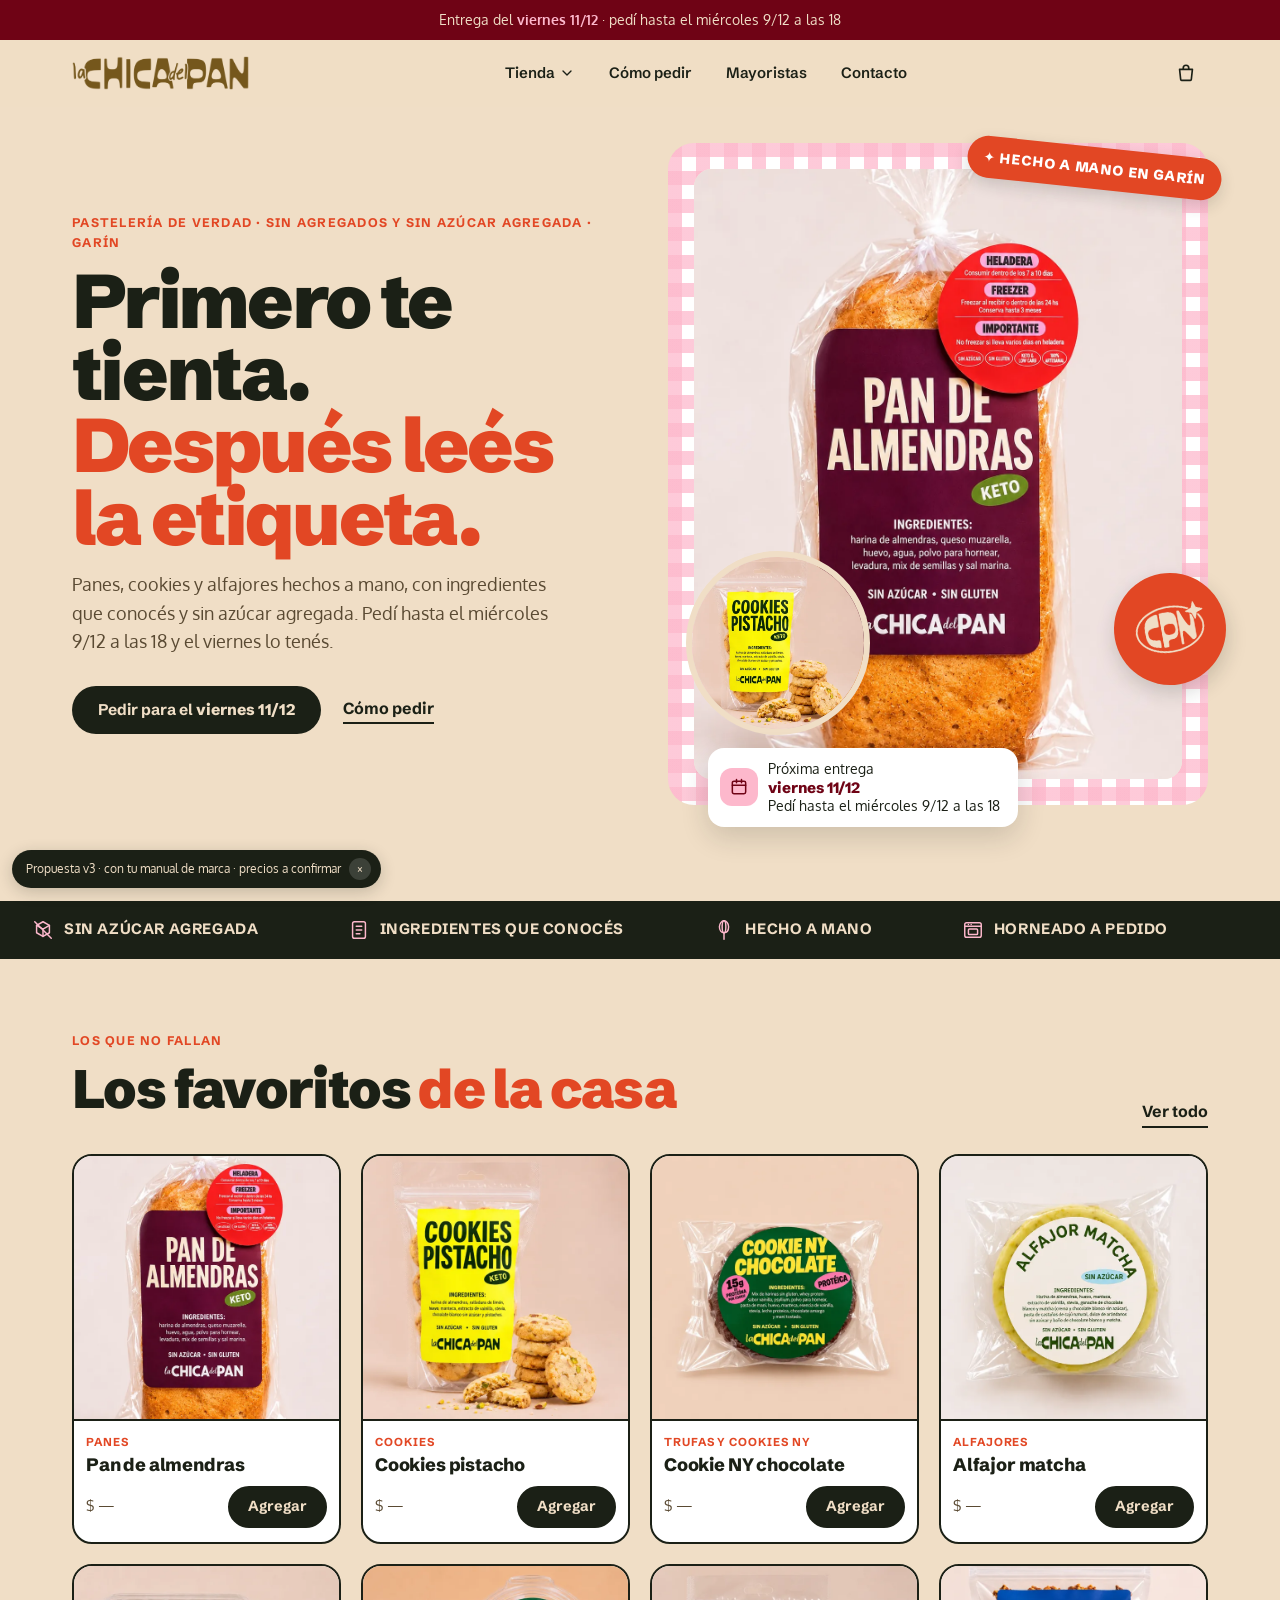
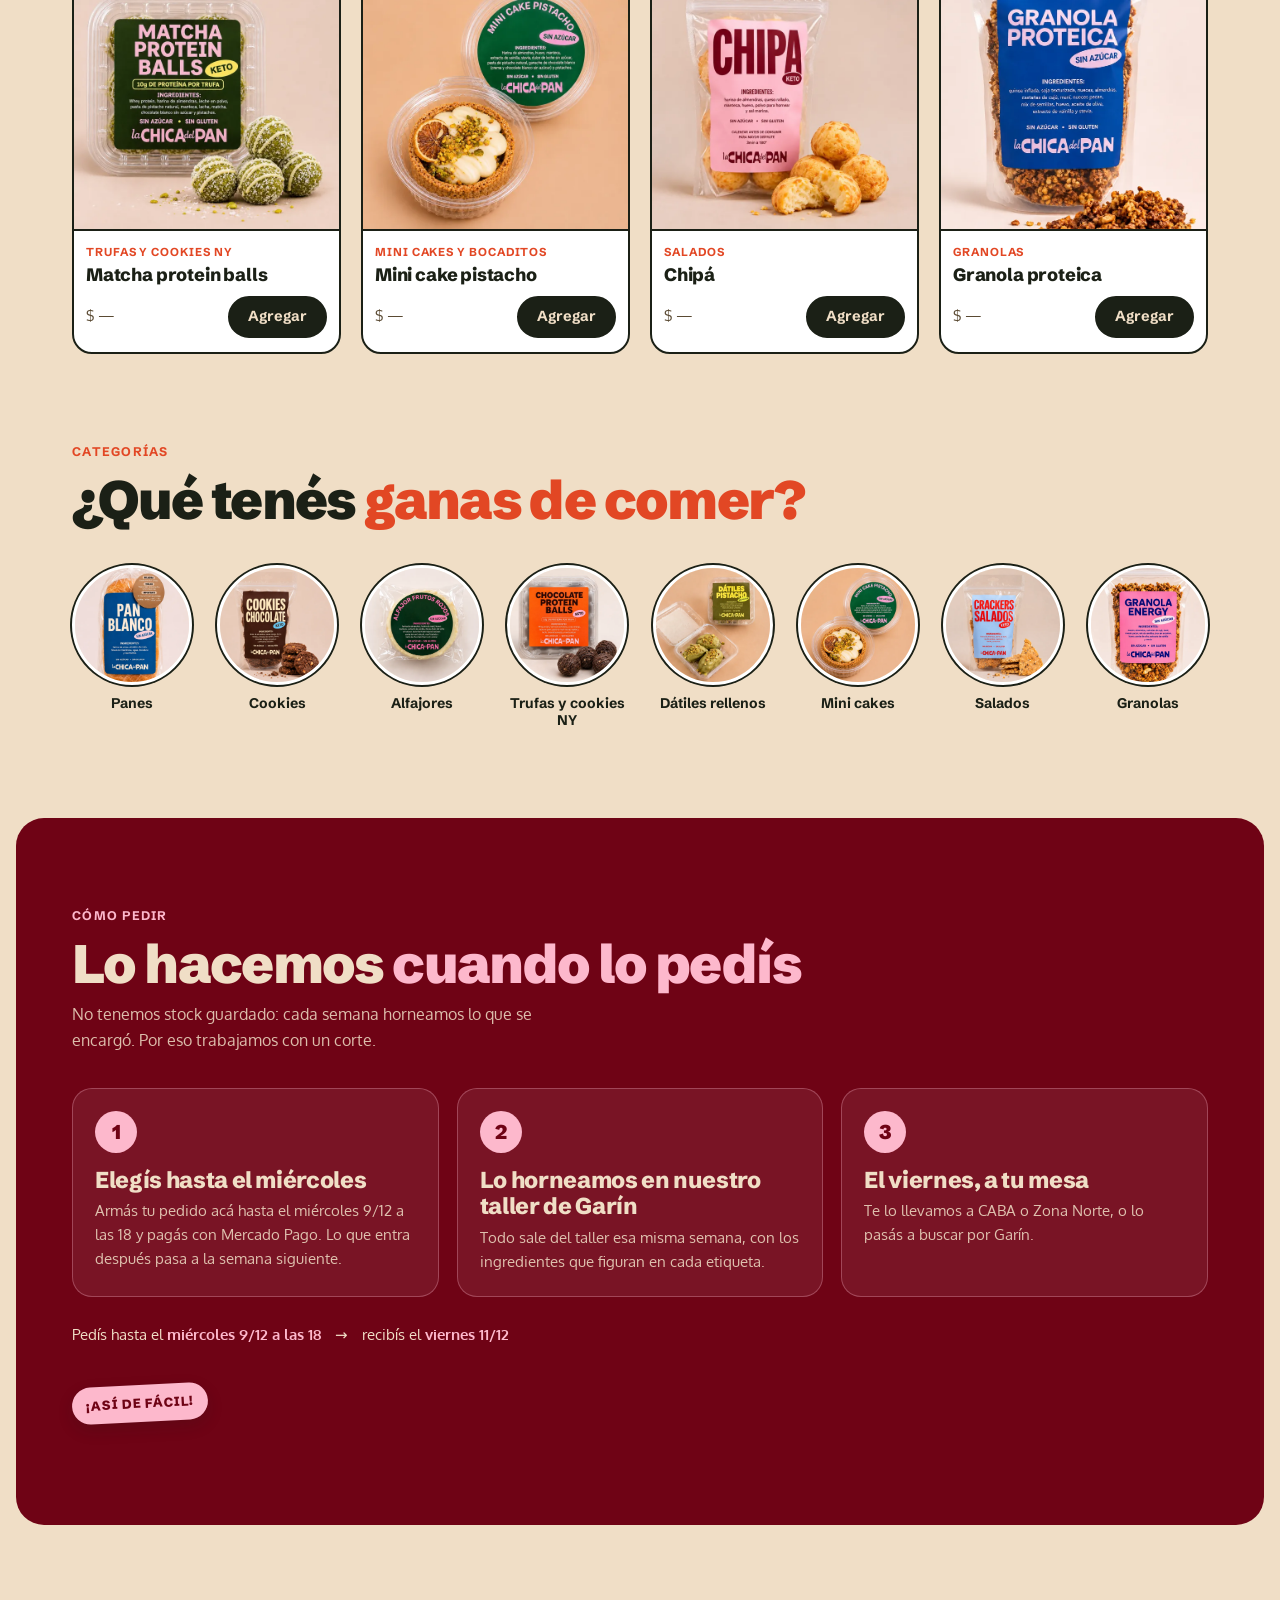
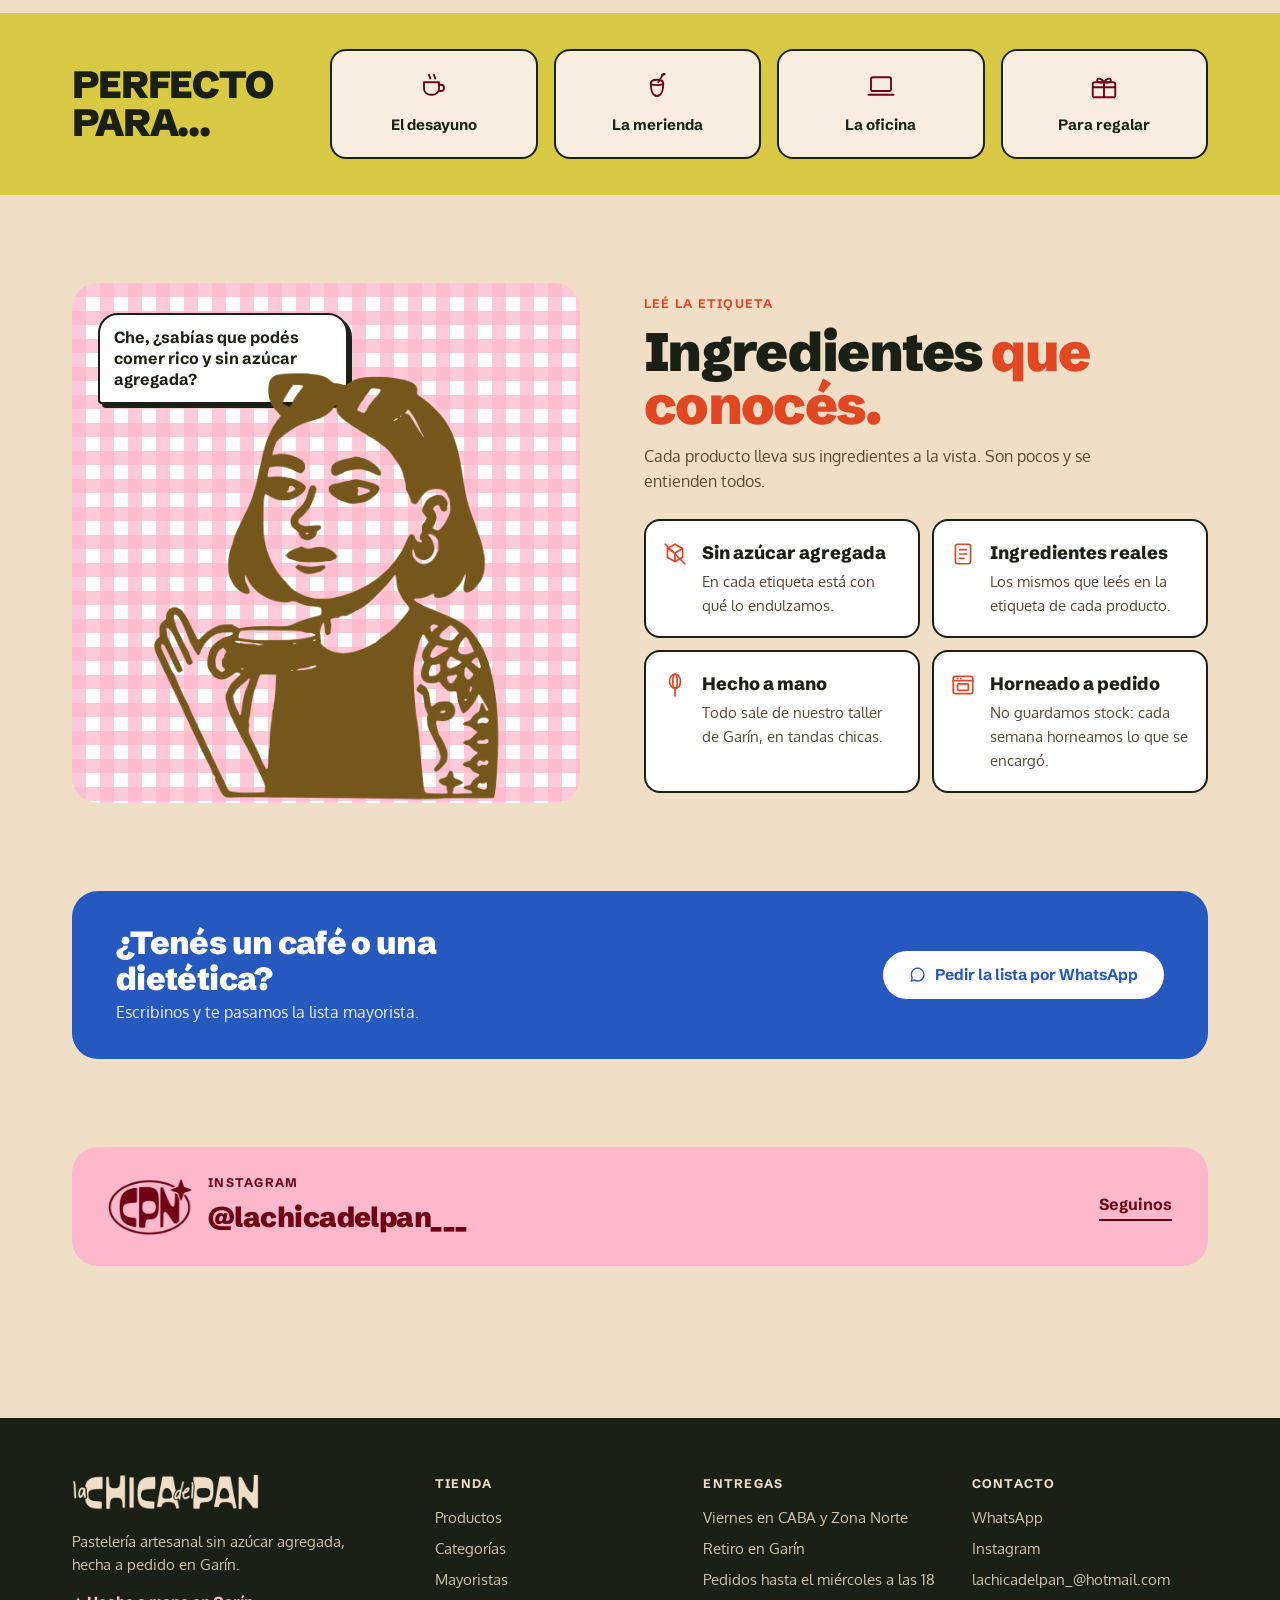
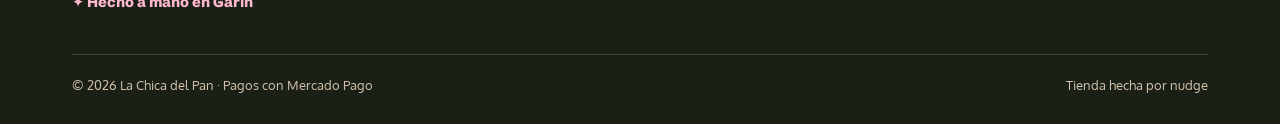
==== commit ba1c1ccc: "Megamenú en el link principal y en /v2/" ====
--- a/index.html
+++ b/index.html
@@ -25,7 +25,7 @@
     </button>
     <a class="logo" href="index.html" aria-label="La Chica del Pan, inicio"><span class="logo-img"></span></a>
     <nav class="nav-main" aria-label="Principal">
-      <a href="#tienda">Tienda</a>
+      <button class="nav-mega" type="button" aria-expanded="false" aria-controls="mega-tienda">Tienda<svg viewBox="0 0 24 24" fill="none" stroke="currentColor" stroke-width="2" stroke-linecap="round" stroke-linejoin="round" aria-hidden="true"><path d="M6 9l6 6 6-6"/></svg></button>
       <a href="#como-pedir">Cómo pedir</a>
       <a href="#mayoristas">Mayoristas</a>
       <a href="#contacto">Contacto</a>
@@ -37,6 +37,7 @@
       </button>
     </div>
   </div>
+  <div class="mega" id="mega-tienda" role="region" aria-label="Tienda" hidden></div>
 </header>
 
 <div class="drawer-backdrop"></div>
@@ -46,8 +47,9 @@
     <button class="icon-btn" type="button" data-close aria-label="Cerrar menú"><svg viewBox="0 0 24 24" fill="none" stroke="currentColor" stroke-width="1.8" stroke-linecap="round"><path d="M6 6l12 12M18 6L6 18"/></svg></button>
   </div>
   <nav class="mobile-nav" aria-label="Menú celular">
-    <a href="#tienda">Tienda</a>
-    <a href="#categorias">Categorías</a>
+    <p class="mobile-tit">Tienda</p>
+    <div class="mobile-cats" data-mobile-cats></div>
+    <a href="#tienda">Ver toda la tienda</a>
     <a href="#como-pedir">Cómo pedir</a>
     <a href="#mayoristas">Mayoristas</a>
     <a href="#contacto">Contacto</a>
--- a/assets/css/style.css
+++ b/assets/css/style.css
@@ -390,3 +390,45 @@
   .proposal-pill, .pdp-page .proposal-pill { position: static; margin: 0; border-radius: 0; max-width: none; justify-content: center; box-shadow: none; padding: 10px 16px; }
   .pdp-page .proposal-pill { padding-bottom: 84px; }
 }
+
+/* ---------- Megamenú de «Tienda» (compu) ---------- */
+.nav-mega { display: inline-flex; align-items: center; gap: 4px; border: 0; background: transparent; cursor: pointer; font-family: var(--titulos); font-weight: 600; font-size: 15px; padding: 8px 2px; color: var(--texto); }
+.nav-mega svg { width: 16px; height: 16px; transition: transform .2s; }
+.nav-mega[aria-expanded="true"] { box-shadow: inset 0 -2px 0 var(--terracota); }
+.nav-mega[aria-expanded="true"] svg { transform: rotate(180deg); }
+.nav-mega:hover { box-shadow: inset 0 -2px 0 var(--terracota); }
+.mega { position: absolute; left: 0; right: 0; top: 100%; background: var(--crema-clara); border-top: 2px solid var(--verde); border-bottom: 2px solid var(--verde); box-shadow: 0 24px 48px rgba(27, 32, 22, .22); animation: megaEntra .18s ease; }
+.mega[hidden] { display: none; }
+@keyframes megaEntra { from { opacity: 0; transform: translateY(-6px); } to { opacity: 1; transform: none; } }
+@media (max-width: 899px) { .mega { display: none !important; } }
+.mega-grid { display: grid; grid-template-columns: 1.55fr 1fr .95fr; gap: 40px; padding-top: 28px; padding-bottom: 30px; align-items: start; }
+.mega-tit { font-family: var(--titulos); font-size: 12px; font-weight: 800; letter-spacing: .12em; text-transform: uppercase; color: var(--terracota); margin: 0 0 14px; }
+.mega ul { list-style: none; margin: 0; padding: 0; }
+.mega-cats ul { display: grid; grid-template-columns: repeat(4, 1fr); gap: 16px 12px; margin-bottom: 20px; }
+.mega-cats li a { display: flex; flex-direction: column; align-items: center; gap: 8px; text-decoration: none; text-align: center; font-family: var(--titulos); font-weight: 700; font-size: 14px; line-height: 1.2; }
+.mega-cats img { width: 72px; height: 72px; border-radius: 50%; object-fit: cover; border: 3px solid var(--blanco); box-shadow: 0 0 0 2px var(--verde); background: var(--crema); transition: transform .2s, box-shadow .2s; }
+.mega-cats li a:hover img, .mega-cats li a:focus-visible img { transform: rotate(-4deg) scale(1.04); box-shadow: 0 0 0 3px var(--terracota); }
+.mega-cats li a:hover span { color: var(--terracota); }
+.mega-cats > .link-flecha { display: inline-block; font-size: 14.5px; }
+.mega-top ul { display: grid; gap: 12px; }
+.mega-top a { display: flex; align-items: center; gap: 12px; text-decoration: none; padding: 8px; margin: -8px; border-radius: 14px; }
+.mega-top a:hover { background: var(--blanco); }
+.mega-top img { width: 64px; height: 64px; border-radius: 12px; object-fit: cover; border: 2px solid var(--verde); background: var(--crema); flex: none; }
+.mega-top strong { display: block; font-family: var(--titulos); font-weight: 800; font-size: 15.5px; line-height: 1.2; }
+.mega-top small { display: block; color: var(--terracota); font-family: var(--titulos); font-weight: 700; font-size: 11.5px; letter-spacing: .08em; text-transform: uppercase; margin-top: 2px; }
+.mega-promo { position: relative; background: var(--bordo); color: var(--crema); border-radius: 22px; padding: 22px 22px 20px; overflow: hidden; }
+.mega-promo .mega-tit { color: var(--rosa); }
+.mega-promo > strong { display: block; font-family: var(--titulos); font-weight: 900; font-size: 30px; letter-spacing: -0.02em; line-height: 1; color: var(--rosa); margin-bottom: 6px; }
+.mega-promo p { margin: 0 0 16px; font-size: 14.5px; }
+.mega-promo .btn { width: 100%; min-height: 44px; font-size: 14.5px; }
+.mega-promo .iso { position: absolute; right: -12px; top: -8px; width: 92px; color: rgba(253, 184, 204, .22); transform: rotate(12deg); }
+.mega-may { display: block; margin-top: 14px; font-size: 13.5px; text-decoration: none; color: rgba(240, 222, 198, .9); }
+.mega-may b { color: var(--rosa); font-family: var(--titulos); }
+.mega-may:hover b { text-decoration: underline; }
+
+/* ---------- Menú del celular: categorías con foto ---------- */
+.mobile-tit { font-family: var(--titulos); font-size: 12px; font-weight: 800; letter-spacing: .12em; text-transform: uppercase; color: var(--terracota); margin: 8px 0 10px; }
+.mobile-cats { display: grid; grid-template-columns: 1fr 1fr; gap: 8px; padding-bottom: 6px; }
+.mobile-nav .mobile-cats a { display: flex; align-items: center; gap: 10px; font-family: var(--titulos); font-weight: 700; font-size: 14px; letter-spacing: 0; line-height: 1.2; padding: 6px; border: 2px solid var(--verde); border-radius: 14px; background: var(--crema-clara); }
+.mobile-cats img { width: 40px; height: 40px; border-radius: 50%; object-fit: cover; flex: none; background: var(--crema); }
+.drawer-left { overflow-y: auto; }
